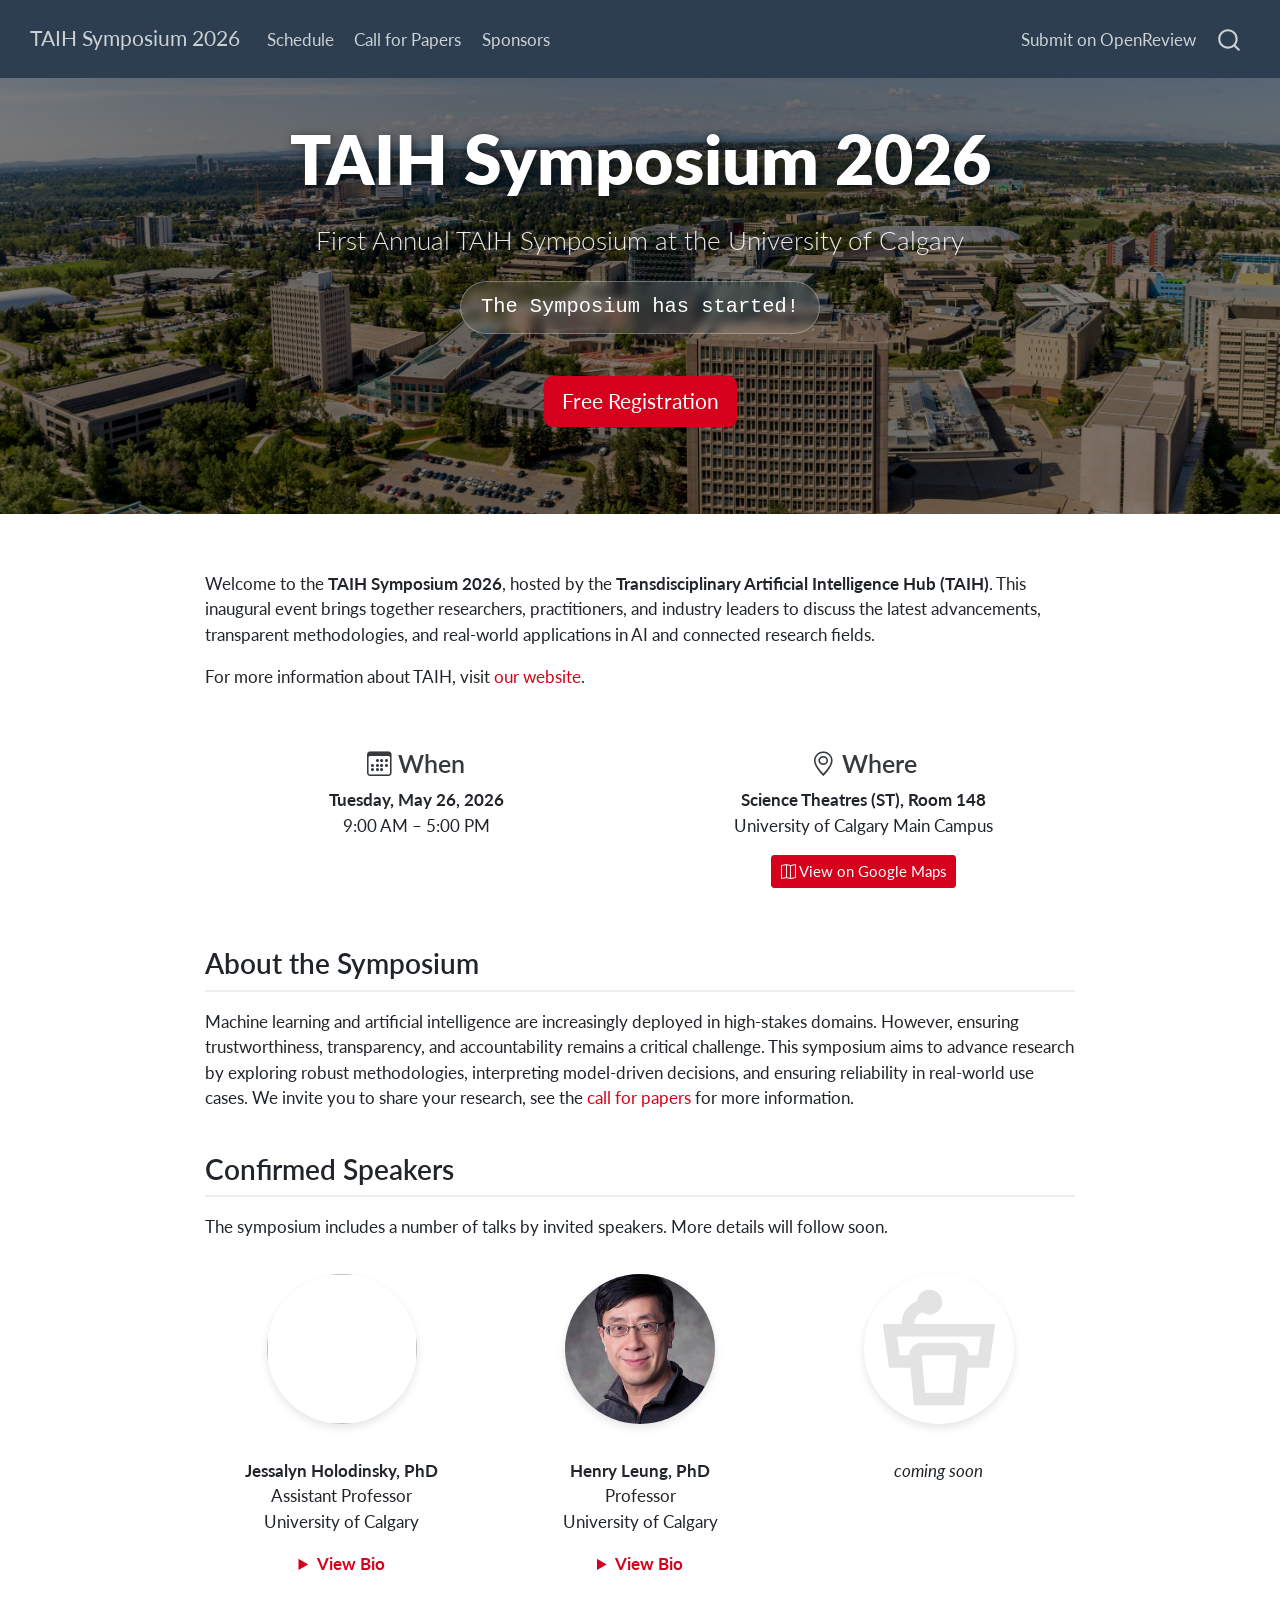
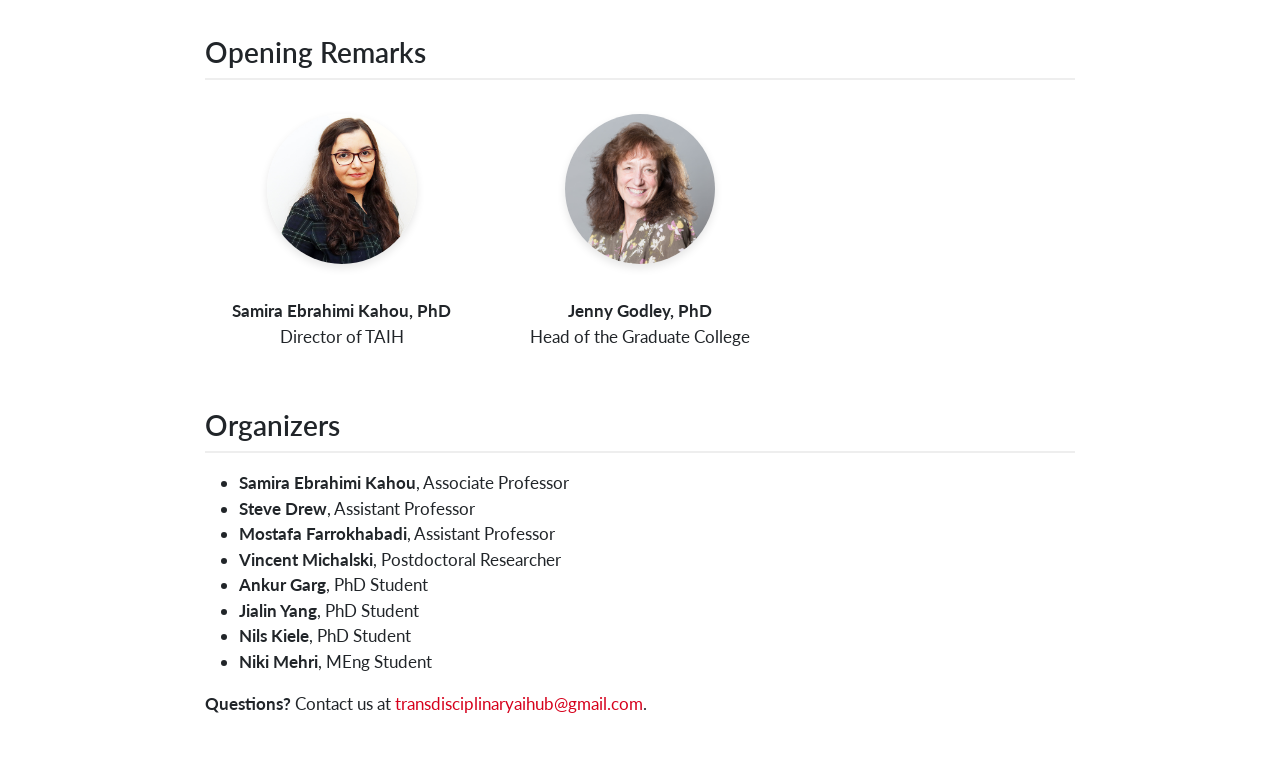
==== docs/index.html @ 718b54b5 "Add location to front page, update schedule format" ====
<!DOCTYPE html>
<html xmlns="http://www.w3.org/1999/xhtml" lang="en" xml:lang="en"><head>

<meta charset="utf-8">
<meta name="generator" content="quarto-1.8.27">

<meta name="viewport" content="width=device-width, initial-scale=1.0, user-scalable=yes">


<title>TAIH Symposium 2026</title>
<style>
code{white-space: pre-wrap;}
span.smallcaps{font-variant: small-caps;}
div.columns{display: flex; gap: min(4vw, 1.5em);}
div.column{flex: auto; overflow-x: auto;}
div.hanging-indent{margin-left: 1.5em; text-indent: -1.5em;}
ul.task-list{list-style: none;}
ul.task-list li input[type="checkbox"] {
  width: 0.8em;
  margin: 0 0.8em 0.2em -1em; /* quarto-specific, see https://github.com/quarto-dev/quarto-cli/issues/4556 */ 
  vertical-align: middle;
}
</style>


<script src="site_libs/quarto-nav/quarto-nav.js"></script>
<script src="site_libs/quarto-nav/headroom.min.js"></script>
<script src="site_libs/clipboard/clipboard.min.js"></script>
<script src="site_libs/quarto-search/autocomplete.umd.js"></script>
<script src="site_libs/quarto-search/fuse.min.js"></script>
<script src="site_libs/quarto-search/quarto-search.js"></script>
<meta name="quarto:offset" content="./">
<script src="site_libs/quarto-html/quarto.js" type="module"></script>
<script src="site_libs/quarto-html/tabsets/tabsets.js" type="module"></script>
<script src="site_libs/quarto-html/axe/axe-check.js" type="module"></script>
<script src="site_libs/quarto-html/popper.min.js"></script>
<script src="site_libs/quarto-html/tippy.umd.min.js"></script>
<script src="site_libs/quarto-html/anchor.min.js"></script>
<link href="site_libs/quarto-html/tippy.css" rel="stylesheet">
<link href="site_libs/quarto-html/quarto-syntax-highlighting-ed96de9b727972fe78a7b5d16c58bf87.css" rel="stylesheet" id="quarto-text-highlighting-styles">
<script src="site_libs/bootstrap/bootstrap.min.js"></script>
<link href="site_libs/bootstrap/bootstrap-icons.css" rel="stylesheet">
<link href="site_libs/bootstrap/bootstrap-e975b3536d42d9632ddb041e308b1f5b.min.css" rel="stylesheet" append-hash="true" id="quarto-bootstrap" data-mode="light">
<script id="quarto-search-options" type="application/json">{
  "location": "navbar",
  "copy-button": false,
  "collapse-after": 3,
  "panel-placement": "end",
  "type": "overlay",
  "limit": 50,
  "keyboard-shortcut": [
    "f",
    "/",
    "s"
  ],
  "show-item-context": false,
  "language": {
    "search-no-results-text": "No results",
    "search-matching-documents-text": "matching documents",
    "search-copy-link-title": "Copy link to search",
    "search-hide-matches-text": "Hide additional matches",
    "search-more-match-text": "more match in this document",
    "search-more-matches-text": "more matches in this document",
    "search-clear-button-title": "Clear",
    "search-text-placeholder": "",
    "search-detached-cancel-button-title": "Cancel",
    "search-submit-button-title": "Submit",
    "search-label": "Search"
  }
}</script>


<link rel="stylesheet" href="styles.css">
</head>

<body class="nav-fixed fullcontent quarto-light">

<div id="quarto-search-results"></div>
  <header id="quarto-header" class="headroom fixed-top">
    <nav class="navbar navbar-expand-lg " data-bs-theme="dark">
      <div class="navbar-container container-fluid">
      <div class="navbar-brand-container mx-auto">
    <a class="navbar-brand" href="./index.html">
    <span class="navbar-title">TAIH Symposium 2026</span>
    </a>
  </div>
            <div id="quarto-search" class="" title="Search"></div>
          <button class="navbar-toggler" type="button" data-bs-toggle="collapse" data-bs-target="#navbarCollapse" aria-controls="navbarCollapse" role="menu" aria-expanded="false" aria-label="Toggle navigation" onclick="if (window.quartoToggleHeadroom) { window.quartoToggleHeadroom(); }">
  <span class="navbar-toggler-icon"></span>
</button>
          <div class="collapse navbar-collapse" id="navbarCollapse">
            <ul class="navbar-nav navbar-nav-scroll me-auto">
  <li class="nav-item">
    <a class="nav-link" href="./schedule.html"> 
<span class="menu-text">Schedule</span></a>
  </li>  
  <li class="nav-item">
    <a class="nav-link" href="./cfp.html"> 
<span class="menu-text">Call for Papers</span></a>
  </li>  
  <li class="nav-item">
    <a class="nav-link" href="./sponsors.html"> 
<span class="menu-text">Sponsors</span></a>
  </li>  
</ul>
            <ul class="navbar-nav navbar-nav-scroll ms-auto">
  <li class="nav-item">
    <a class="nav-link" href="https://openreview.net/group?id=TAIH/2026/Symposium" target="_blank"> 
<span class="menu-text">Submit on OpenReview</span></a>
  </li>  
</ul>
          </div> <!-- /navcollapse -->
            <div class="quarto-navbar-tools">
</div>
      </div> <!-- /container-fluid -->
    </nav>
</header>
<!-- content -->
<div id="quarto-content" class="quarto-container page-layout-custom page-navbar">
<!-- sidebar -->
<!-- margin-sidebar -->
<!-- main -->




<div class="column-screen">
<div class="hero-banner">
<section id="taih-symposium-2026" class="level1 hero-text">
<h1>TAIH Symposium 2026</h1>
<section id="first-annual-taih-symposium-at-the-university-of-calgary" class="level3">
<h3 data-anchor-id="first-annual-taih-symposium-at-the-university-of-calgary">First Annual TAIH Symposium at the University of Calgary</h3>
<div id="countdown">

</div>
<p><br></p>
<p><a href="https://www.eventbrite.ca/e/2026-transdisciplinary-ai-hub-taih-annual-symposium-tickets-1986037603936" class="btn btn-success btn-lg" target="_blank" role="button">Free Registration</a></p>
</section>
</section>
</div>
</div>
<div class="column-body">
<p><br></p>
<p>Welcome to the <strong>TAIH Symposium 2026</strong>, hosted by the <strong>Transdisciplinary Artificial Intelligence Hub (TAIH)</strong>. This inaugural event brings together researchers, practitioners, and industry leaders to discuss the latest advancements, transparent methodologies, and real-world applications in AI and connected research fields.</p>
<p>For more information about TAIH, visit <a href="https://wpsites.ucalgary.ca/transdisciplinary-ai-hub/" target="_blank">our website</a>.</p>
<div class="grid">
<section id="when" class="level3 g-col-12 g-col-md-6">
<h3 data-anchor-id="when"><i class="bi bi-calendar3"></i> When</h3>
<p><strong>Tuesday, May 26, 2026</strong><br>
9:00 AM – 5:00 PM</p>
</section>
<section id="where" class="level3 g-col-12 g-col-md-6">
<h3 data-anchor-id="where"><i class="bi bi-geo-alt"></i> Where</h3>
<p><strong>Science Theatres (ST), Room 148</strong><br>
University of Calgary Main Campus</p>
<p><a href="https://maps.app.goo.gl/bQ5GkYp13CwyyoGb6" class="btn btn-success btn-sm" target="_blank" role="button"><i class="bi bi-map"></i> View on Google Maps</a></p>
</section>
</div>
<section id="about-the-symposium" class="level2">
<h2 data-anchor-id="about-the-symposium">About the Symposium</h2>
<p>Machine learning and artificial intelligence are increasingly deployed in high-stakes domains. However, ensuring trustworthiness, transparency, and accountability remains a critical challenge. This symposium aims to advance research by exploring robust methodologies, interpreting model-driven decisions, and ensuring reliability in real-world use cases. We invite you to share your research, see the <a href="./cfp.html">call for papers</a> for more information.</p>
</section>
<section id="confirmed-speakers" class="level2">
<h2 data-anchor-id="confirmed-speakers">Confirmed Speakers</h2>
<p>The symposium includes a number of talks by invited speakers. More details will follow soon.</p>
<div class="grid">
<div class="g-col-12 g-col-md-4 text-center">
<p><img src="assets/Holodinsky.jpeg" class="speaker-img img-fluid" width="150"></p>
<p><strong>Jessalyn Holodinsky, PhD</strong><br>
Assistant Professor<br>
University of Calgary</p>
<details>
<summary style="cursor: pointer; color: #18bc9c; font-weight: bold; margin-top: 10px;">
View Bio
</summary>
<div class="text-start small" style="margin-top: 10px; padding: 10px; background-color: #f8f9fa; border-radius: 5px;">
<p>Dr.&nbsp;Jessalyn Holodinsky is an Assistant Professor of Data Science in the Department of Emergency Medicine at the University of Calgary, where she leads the Calgary Emergency Medicine Data Lab and is the Director of AI and Data Education through the Office of Faculty Development at the Cumming School of Medicine. Her work explores how AI can be used to predict patient flow, anticipate demand, and optimize how emergency departments operate. She is particularly interested in how AI systems behave in the real world: not just whether they work in theory, but whether they work in the right settings, for the right populations, and in ways that meaningfully improve how care is delivered. At the core of her work is a simple belief: that better data, used well, saves lives.</p>
</div>
</details>
</div>
<div class="g-col-12 g-col-md-4 text-center">
<p><img src="assets/Leung.jpeg" class="speaker-img img-fluid" width="150"></p>
<p><strong>Henry Leung, PhD</strong><br>
Professor<br>
University of Calgary</p>
<details>
<summary style="cursor: pointer; color: #18bc9c; font-weight: bold; margin-top: 10px;">
View Bio
</summary>
<div class="text-start small" style="margin-top: 10px; padding: 10px; background-color: #f8f9fa; border-radius: 5px;">
<p>Dr.&nbsp;Henry Leung is a Professor in the Department of Electrical and Software Engineering. His research focuses on machine learning, data analytics, information fusion, robotics, sensor networks and IoT, and signal and image processing.</p>
</div>
</details>
</div>
<div class="g-col-12 g-col-md-4 text-center">
<p><img src="assets/speaker-placeholder.svg" class="speaker-img img-fluid" width="150"></p>
<p><em>coming soon</em></p>
</div>
</div>
</section>
<section id="opening-remarks" class="level2">
<h2 data-anchor-id="opening-remarks">Opening Remarks</h2>
<div class="grid justify-content-md-center">
<div class="g-col-12 g-col-md-4 text-center">
<p><img src="assets/Kahou.jpeg" class="speaker-img img-fluid" width="160"></p>
<p><strong>Samira Ebrahimi Kahou, PhD</strong><br>
Director of TAIH</p>
</div>
<div class="g-col-12 g-col-md-4 text-center">
<p><img src="assets/Godley.jpeg" class="speaker-img img-fluid" width="160"></p>
<p><strong>Jenny Godley, PhD</strong><br>
Head of the Graduate College</p>
</div>
</div>
</section>
<section id="organizers" class="level2">
<h2 data-anchor-id="organizers">Organizers</h2>
<ul>
<li><strong>Samira Ebrahimi Kahou</strong>, Associate Professor</li>
<li><strong>Steve Drew</strong>, Assistant Professor</li>
<li><strong>Mostafa Farrokhabadi</strong>, Assistant Professor</li>
<li><strong>Vincent Michalski</strong>, Postdoctoral Researcher</li>
<li><strong>Ankur Garg</strong>, PhD Student</li>
<li><strong>Jialin Yang</strong>, PhD Student</li>
<li><strong>Nils Kiele</strong>, PhD Student</li>
<li><strong>Niki Mehri</strong>, MEng Student</li>
</ul>
<p><strong>Questions?</strong> Contact us at <a href="mailto:transdisciplinaryaihub@gmail.com">transdisciplinaryaihub@gmail.com</a>.</p>
</section>
</div>
<script>
// Countdown Timer Logic
const targetDate = new Date("May 26, 2026 09:00:00").getTime();

const interval = setInterval(function() {
  const now = new Date().getTime();
  const distance = targetDate - now;

  const days = Math.floor(distance / (1000 * 60 * 60 * 24));
  const hours = Math.floor((distance % (1000 * 60 * 60 * 24)) / (1000 * 60 * 60));
  const minutes = Math.floor((distance % (1000 * 60 * 60)) / (1000 * 60));

  document.getElementById("countdown").innerHTML = days + "d " + hours + "h " + minutes + "m until the Symposium";

  if (distance < 0) {
    clearInterval(interval);
    document.getElementById("countdown").innerHTML = "The Symposium has started!";
  }
}, 1000);
</script>




<script id="quarto-html-after-body" type="application/javascript">
  window.document.addEventListener("DOMContentLoaded", function (event) {
    const icon = "";
    const anchorJS = new window.AnchorJS();
    anchorJS.options = {
      placement: 'right',
      icon: icon
    };
    anchorJS.add('.anchored');
    const isCodeAnnotation = (el) => {
      for (const clz of el.classList) {
        if (clz.startsWith('code-annotation-')) {                     
          return true;
        }
      }
      return false;
    }
    const onCopySuccess = function(e) {
      // button target
      const button = e.trigger;
      // don't keep focus
      button.blur();
      // flash "checked"
      button.classList.add('code-copy-button-checked');
      var currentTitle = button.getAttribute("title");
      button.setAttribute("title", "Copied!");
      let tooltip;
      if (window.bootstrap) {
        button.setAttribute("data-bs-toggle", "tooltip");
        button.setAttribute("data-bs-placement", "left");
        button.setAttribute("data-bs-title", "Copied!");
        tooltip = new bootstrap.Tooltip(button, 
          { trigger: "manual", 
            customClass: "code-copy-button-tooltip",
            offset: [0, -8]});
        tooltip.show();    
      }
      setTimeout(function() {
        if (tooltip) {
          tooltip.hide();
          button.removeAttribute("data-bs-title");
          button.removeAttribute("data-bs-toggle");
          button.removeAttribute("data-bs-placement");
        }
        button.setAttribute("title", currentTitle);
        button.classList.remove('code-copy-button-checked');
      }, 1000);
      // clear code selection
      e.clearSelection();
    }
    const getTextToCopy = function(trigger) {
      const outerScaffold = trigger.parentElement.cloneNode(true);
      const codeEl = outerScaffold.querySelector('code');
      for (const childEl of codeEl.children) {
        if (isCodeAnnotation(childEl)) {
          childEl.remove();
        }
      }
      return codeEl.innerText;
    }
    const clipboard = new window.ClipboardJS('.code-copy-button:not([data-in-quarto-modal])', {
      text: getTextToCopy
    });
    clipboard.on('success', onCopySuccess);
    if (window.document.getElementById('quarto-embedded-source-code-modal')) {
      const clipboardModal = new window.ClipboardJS('.code-copy-button[data-in-quarto-modal]', {
        text: getTextToCopy,
        container: window.document.getElementById('quarto-embedded-source-code-modal')
      });
      clipboardModal.on('success', onCopySuccess);
    }
      var localhostRegex = new RegExp(/^(?:http|https):\/\/localhost\:?[0-9]*\//);
      var mailtoRegex = new RegExp(/^mailto:/);
        var filterRegex = new RegExp("https:\/\/uofc-taih\.github\.io\/symposium-2026\/");
      var isInternal = (href) => {
          return filterRegex.test(href) || localhostRegex.test(href) || mailtoRegex.test(href);
      }
      // Inspect non-navigation links and adorn them if external
     var links = window.document.querySelectorAll('a[href]:not(.nav-link):not(.navbar-brand):not(.toc-action):not(.sidebar-link):not(.sidebar-item-toggle):not(.pagination-link):not(.no-external):not([aria-hidden]):not(.dropdown-item):not(.quarto-navigation-tool):not(.about-link)');
      for (var i=0; i<links.length; i++) {
        const link = links[i];
        if (!isInternal(link.href)) {
          // undo the damage that might have been done by quarto-nav.js in the case of
          // links that we want to consider external
          if (link.dataset.originalHref !== undefined) {
            link.href = link.dataset.originalHref;
          }
        }
      }
    function tippyHover(el, contentFn, onTriggerFn, onUntriggerFn) {
      const config = {
        allowHTML: true,
        maxWidth: 500,
        delay: 100,
        arrow: false,
        appendTo: function(el) {
            return el.parentElement;
        },
        interactive: true,
        interactiveBorder: 10,
        theme: 'quarto',
        placement: 'bottom-start',
      };
      if (contentFn) {
        config.content = contentFn;
      }
      if (onTriggerFn) {
        config.onTrigger = onTriggerFn;
      }
      if (onUntriggerFn) {
        config.onUntrigger = onUntriggerFn;
      }
      window.tippy(el, config); 
    }
    const noterefs = window.document.querySelectorAll('a[role="doc-noteref"]');
    for (var i=0; i<noterefs.length; i++) {
      const ref = noterefs[i];
      tippyHover(ref, function() {
        // use id or data attribute instead here
        let href = ref.getAttribute('data-footnote-href') || ref.getAttribute('href');
        try { href = new URL(href).hash; } catch {}
        const id = href.replace(/^#\/?/, "");
        const note = window.document.getElementById(id);
        if (note) {
          return note.innerHTML;
        } else {
          return "";
        }
      });
    }
    const xrefs = window.document.querySelectorAll('a.quarto-xref');
    const processXRef = (id, note) => {
      // Strip column container classes
      const stripColumnClz = (el) => {
        el.classList.remove("page-full", "page-columns");
        if (el.children) {
          for (const child of el.children) {
            stripColumnClz(child);
          }
        }
      }
      stripColumnClz(note)
      if (id === null || id.startsWith('sec-')) {
        // Special case sections, only their first couple elements
        const container = document.createElement("div");
        if (note.children && note.children.length > 2) {
          container.appendChild(note.children[0].cloneNode(true));
          for (let i = 1; i < note.children.length; i++) {
            const child = note.children[i];
            if (child.tagName === "P" && child.innerText === "") {
              continue;
            } else {
              container.appendChild(child.cloneNode(true));
              break;
            }
          }
          if (window.Quarto?.typesetMath) {
            window.Quarto.typesetMath(container);
          }
          return container.innerHTML
        } else {
          if (window.Quarto?.typesetMath) {
            window.Quarto.typesetMath(note);
          }
          return note.innerHTML;
        }
      } else {
        // Remove any anchor links if they are present
        const anchorLink = note.querySelector('a.anchorjs-link');
        if (anchorLink) {
          anchorLink.remove();
        }
        if (window.Quarto?.typesetMath) {
          window.Quarto.typesetMath(note);
        }
        if (note.classList.contains("callout")) {
          return note.outerHTML;
        } else {
          return note.innerHTML;
        }
      }
    }
    for (var i=0; i<xrefs.length; i++) {
      const xref = xrefs[i];
      tippyHover(xref, undefined, function(instance) {
        instance.disable();
        let url = xref.getAttribute('href');
        let hash = undefined; 
        if (url.startsWith('#')) {
          hash = url;
        } else {
          try { hash = new URL(url).hash; } catch {}
        }
        if (hash) {
          const id = hash.replace(/^#\/?/, "");
          const note = window.document.getElementById(id);
          if (note !== null) {
            try {
              const html = processXRef(id, note.cloneNode(true));
              instance.setContent(html);
            } finally {
              instance.enable();
              instance.show();
            }
          } else {
            // See if we can fetch this
            fetch(url.split('#')[0])
            .then(res => res.text())
            .then(html => {
              const parser = new DOMParser();
              const htmlDoc = parser.parseFromString(html, "text/html");
              const note = htmlDoc.getElementById(id);
              if (note !== null) {
                const html = processXRef(id, note);
                instance.setContent(html);
              } 
            }).finally(() => {
              instance.enable();
              instance.show();
            });
          }
        } else {
          // See if we can fetch a full url (with no hash to target)
          // This is a special case and we should probably do some content thinning / targeting
          fetch(url)
          .then(res => res.text())
          .then(html => {
            const parser = new DOMParser();
            const htmlDoc = parser.parseFromString(html, "text/html");
            const note = htmlDoc.querySelector('main.content');
            if (note !== null) {
              // This should only happen for chapter cross references
              // (since there is no id in the URL)
              // remove the first header
              if (note.children.length > 0 && note.children[0].tagName === "HEADER") {
                note.children[0].remove();
              }
              const html = processXRef(null, note);
              instance.setContent(html);
            } 
          }).finally(() => {
            instance.enable();
            instance.show();
          });
        }
      }, function(instance) {
      });
    }
        let selectedAnnoteEl;
        const selectorForAnnotation = ( cell, annotation) => {
          let cellAttr = 'data-code-cell="' + cell + '"';
          let lineAttr = 'data-code-annotation="' +  annotation + '"';
          const selector = 'span[' + cellAttr + '][' + lineAttr + ']';
          return selector;
        }
        const selectCodeLines = (annoteEl) => {
          const doc = window.document;
          const targetCell = annoteEl.getAttribute("data-target-cell");
          const targetAnnotation = annoteEl.getAttribute("data-target-annotation");
          const annoteSpan = window.document.querySelector(selectorForAnnotation(targetCell, targetAnnotation));
          const lines = annoteSpan.getAttribute("data-code-lines").split(",");
          const lineIds = lines.map((line) => {
            return targetCell + "-" + line;
          })
          let top = null;
          let height = null;
          let parent = null;
          if (lineIds.length > 0) {
              //compute the position of the single el (top and bottom and make a div)
              const el = window.document.getElementById(lineIds[0]);
              top = el.offsetTop;
              height = el.offsetHeight;
              parent = el.parentElement.parentElement;
            if (lineIds.length > 1) {
              const lastEl = window.document.getElementById(lineIds[lineIds.length - 1]);
              const bottom = lastEl.offsetTop + lastEl.offsetHeight;
              height = bottom - top;
            }
            if (top !== null && height !== null && parent !== null) {
              // cook up a div (if necessary) and position it 
              let div = window.document.getElementById("code-annotation-line-highlight");
              if (div === null) {
                div = window.document.createElement("div");
                div.setAttribute("id", "code-annotation-line-highlight");
                div.style.position = 'absolute';
                parent.appendChild(div);
              }
              div.style.top = top - 2 + "px";
              div.style.height = height + 4 + "px";
              div.style.left = 0;
              let gutterDiv = window.document.getElementById("code-annotation-line-highlight-gutter");
              if (gutterDiv === null) {
                gutterDiv = window.document.createElement("div");
                gutterDiv.setAttribute("id", "code-annotation-line-highlight-gutter");
                gutterDiv.style.position = 'absolute';
                const codeCell = window.document.getElementById(targetCell);
                const gutter = codeCell.querySelector('.code-annotation-gutter');
                gutter.appendChild(gutterDiv);
              }
              gutterDiv.style.top = top - 2 + "px";
              gutterDiv.style.height = height + 4 + "px";
            }
            selectedAnnoteEl = annoteEl;
          }
        };
        const unselectCodeLines = () => {
          const elementsIds = ["code-annotation-line-highlight", "code-annotation-line-highlight-gutter"];
          elementsIds.forEach((elId) => {
            const div = window.document.getElementById(elId);
            if (div) {
              div.remove();
            }
          });
          selectedAnnoteEl = undefined;
        };
          // Handle positioning of the toggle
      window.addEventListener(
        "resize",
        throttle(() => {
          elRect = undefined;
          if (selectedAnnoteEl) {
            selectCodeLines(selectedAnnoteEl);
          }
        }, 10)
      );
      function throttle(fn, ms) {
      let throttle = false;
      let timer;
        return (...args) => {
          if(!throttle) { // first call gets through
              fn.apply(this, args);
              throttle = true;
          } else { // all the others get throttled
              if(timer) clearTimeout(timer); // cancel #2
              timer = setTimeout(() => {
                fn.apply(this, args);
                timer = throttle = false;
              }, ms);
          }
        };
      }
        // Attach click handler to the DT
        const annoteDls = window.document.querySelectorAll('dt[data-target-cell]');
        for (const annoteDlNode of annoteDls) {
          annoteDlNode.addEventListener('click', (event) => {
            const clickedEl = event.target;
            if (clickedEl !== selectedAnnoteEl) {
              unselectCodeLines();
              const activeEl = window.document.querySelector('dt[data-target-cell].code-annotation-active');
              if (activeEl) {
                activeEl.classList.remove('code-annotation-active');
              }
              selectCodeLines(clickedEl);
              clickedEl.classList.add('code-annotation-active');
            } else {
              // Unselect the line
              unselectCodeLines();
              clickedEl.classList.remove('code-annotation-active');
            }
          });
        }
    const findCites = (el) => {
      const parentEl = el.parentElement;
      if (parentEl) {
        const cites = parentEl.dataset.cites;
        if (cites) {
          return {
            el,
            cites: cites.split(' ')
          };
        } else {
          return findCites(el.parentElement)
        }
      } else {
        return undefined;
      }
    };
    var bibliorefs = window.document.querySelectorAll('a[role="doc-biblioref"]');
    for (var i=0; i<bibliorefs.length; i++) {
      const ref = bibliorefs[i];
      const citeInfo = findCites(ref);
      if (citeInfo) {
        tippyHover(citeInfo.el, function() {
          var popup = window.document.createElement('div');
          citeInfo.cites.forEach(function(cite) {
            var citeDiv = window.document.createElement('div');
            citeDiv.classList.add('hanging-indent');
            citeDiv.classList.add('csl-entry');
            var biblioDiv = window.document.getElementById('ref-' + cite);
            if (biblioDiv) {
              citeDiv.innerHTML = biblioDiv.innerHTML;
            }
            popup.appendChild(citeDiv);
          });
          return popup.innerHTML;
        });
      }
    }
  });
  </script>
</div> <!-- /content -->




</body></html>
---- docs/site_libs/quarto-html/tippy.css ----
.tippy-box[data-animation=fade][data-state=hidden]{opacity:0}[data-tippy-root]{max-width:calc(100vw - 10px)}.tippy-box{position:relative;background-color:#333;color:#fff;border-radius:4px;font-size:14px;line-height:1.4;white-space:normal;outline:0;transition-property:transform,visibility,opacity}.tippy-box[data-placement^=top]>.tippy-arrow{bottom:0}.tippy-box[data-placement^=top]>.tippy-arrow:before{bottom:-7px;left:0;border-width:8px 8px 0;border-top-color:initial;transform-origin:center top}.tippy-box[data-placement^=bottom]>.tippy-arrow{top:0}.tippy-box[data-placement^=bottom]>.tippy-arrow:before{top:-7px;left:0;border-width:0 8px 8px;border-bottom-color:initial;transform-origin:center bottom}.tippy-box[data-placement^=left]>.tippy-arrow{right:0}.tippy-box[data-placement^=left]>.tippy-arrow:before{border-width:8px 0 8px 8px;border-left-color:initial;right:-7px;transform-origin:center left}.tippy-box[data-placement^=right]>.tippy-arrow{left:0}.tippy-box[data-placement^=right]>.tippy-arrow:before{left:-7px;border-width:8px 8px 8px 0;border-right-color:initial;transform-origin:center right}.tippy-box[data-inertia][data-state=visible]{transition-timing-function:cubic-bezier(.54,1.5,.38,1.11)}.tippy-arrow{width:16px;height:16px;color:#333}.tippy-arrow:before{content:"";position:absolute;border-color:transparent;border-style:solid}.tippy-content{position:relative;padding:5px 9px;z-index:1}
---- docs/site_libs/quarto-html/quarto-syntax-highlighting-ed96de9b727972fe78a7b5d16c58bf87.css ----
/* quarto syntax highlight colors */
:root {
  --quarto-hl-ot-color: #003B4F;
  --quarto-hl-at-color: #657422;
  --quarto-hl-ss-color: #20794D;
  --quarto-hl-an-color: #5E5E5E;
  --quarto-hl-fu-color: #4758AB;
  --quarto-hl-st-color: #20794D;
  --quarto-hl-cf-color: #003B4F;
  --quarto-hl-op-color: #5E5E5E;
  --quarto-hl-er-color: #AD0000;
  --quarto-hl-bn-color: #AD0000;
  --quarto-hl-al-color: #AD0000;
  --quarto-hl-va-color: #111111;
  --quarto-hl-bu-color: inherit;
  --quarto-hl-ex-color: inherit;
  --quarto-hl-pp-color: #AD0000;
  --quarto-hl-in-color: #5E5E5E;
  --quarto-hl-vs-color: #20794D;
  --quarto-hl-wa-color: #5E5E5E;
  --quarto-hl-do-color: #5E5E5E;
  --quarto-hl-im-color: #00769E;
  --quarto-hl-ch-color: #20794D;
  --quarto-hl-dt-color: #AD0000;
  --quarto-hl-fl-color: #AD0000;
  --quarto-hl-co-color: #5E5E5E;
  --quarto-hl-cv-color: #5E5E5E;
  --quarto-hl-cn-color: #8f5902;
  --quarto-hl-sc-color: #5E5E5E;
  --quarto-hl-dv-color: #AD0000;
  --quarto-hl-kw-color: #003B4F;
}

/* other quarto variables */
:root {
  --quarto-font-monospace: SFMono-Regular, Menlo, Monaco, Consolas, "Liberation Mono", "Courier New", monospace;
}

/* syntax highlight based on Pandoc's rules */
pre > code.sourceCode > span {
  color: #003B4F;
}

code.sourceCode > span {
  color: #003B4F;
}

div.sourceCode,
div.sourceCode pre.sourceCode {
  color: #003B4F;
}

/* Normal */
code span {
  color: #003B4F;
}

/* Alert */
code span.al {
  color: #AD0000;
  font-style: inherit;
}

/* Annotation */
code span.an {
  color: #5E5E5E;
  font-style: inherit;
}

/* Attribute */
code span.at {
  color: #657422;
  font-style: inherit;
}

/* BaseN */
code span.bn {
  color: #AD0000;
  font-style: inherit;
}

/* BuiltIn */
code span.bu {
  font-style: inherit;
}

/* ControlFlow */
code span.cf {
  color: #003B4F;
  font-weight: bold;
  font-style: inherit;
}

/* Char */
code span.ch {
  color: #20794D;
  font-style: inherit;
}

/* Constant */
code span.cn {
  color: #8f5902;
  font-style: inherit;
}

/* Comment */
code span.co {
  color: #5E5E5E;
  font-style: inherit;
}

/* CommentVar */
code span.cv {
  color: #5E5E5E;
  font-style: italic;
}

/* Documentation */
code span.do {
  color: #5E5E5E;
  font-style: italic;
}

/* DataType */
code span.dt {
  color: #AD0000;
  font-style: inherit;
}

/* DecVal */
code span.dv {
  color: #AD0000;
  font-style: inherit;
}

/* Error */
code span.er {
  color: #AD0000;
  font-style: inherit;
}

/* Extension */
code span.ex {
  font-style: inherit;
}

/* Float */
code span.fl {
  color: #AD0000;
  font-style: inherit;
}

/* Function */
code span.fu {
  color: #4758AB;
  font-style: inherit;
}

/* Import */
code span.im {
  color: #00769E;
  font-style: inherit;
}

/* Information */
code span.in {
  color: #5E5E5E;
  font-style: inherit;
}

/* Keyword */
code span.kw {
  color: #003B4F;
  font-weight: bold;
  font-style: inherit;
}

/* Operator */
code span.op {
  color: #5E5E5E;
  font-style: inherit;
}

/* Other */
code span.ot {
  color: #003B4F;
  font-style: inherit;
}

/* Preprocessor */
code span.pp {
  color: #AD0000;
  font-style: inherit;
}

/* SpecialChar */
code span.sc {
  color: #5E5E5E;
  font-style: inherit;
}

/* SpecialString */
code span.ss {
  color: #20794D;
  font-style: inherit;
}

/* String */
code span.st {
  color: #20794D;
  font-style: inherit;
}

/* Variable */
code span.va {
  color: #111111;
  font-style: inherit;
}

/* VerbatimString */
code span.vs {
  color: #20794D;
  font-style: inherit;
}

/* Warning */
code span.wa {
  color: #5E5E5E;
  font-style: italic;
}

.prevent-inlining {
  content: "</";
}

/*# sourceMappingURL=0920dd6d7437995b8cdf7429764427b1.css.map */
---- docs/styles.css ----
/* Center title alignments */
.quarto-title {
    text-align: center;
    margin-bottom: 2.5rem;
}

/* Speaker grid stylings */
.grid {
    text-align: center;
    margin-top: 2rem;
}

/* Make speaker images circular with a subtle shadow */
.grid img {
    border-radius: 50%;
    margin-bottom: 1rem;
    box-shadow: 0 4px 8px rgba(0, 0, 0, 0.1);
    object-fit: cover;
    height: 150px;
    width: 150px;
}

h2 {
    border-bottom: 2px solid #eee;
    padding-bottom: 0.5rem;
    margin-top: 2.5rem;
}

body,
html {
    margin: 0 !important;
    padding: 0 !important;
}

#quarto-content,
#quarto-content.page-columns,
main.content {
    padding-top: 0 !important;
    margin-top: 0 !important;
}

.column-screen {
    margin-left: calc(50% - 50vw) !important;
    margin-right: calc(50% - 50vw) !important;
    width: 100vw !important;
    max-width: none !important;
}

.hero-banner {
    background:
        linear-gradient(rgba(0, 0, 0, 0.5), rgba(0, 0, 0, 0.5)),
        url("assets/uofc-campus.webp") no-repeat center center;
    background-size: cover;
    height: 500px;
    display: flex;
    align-items: center;
    justify-content: center;
    color: white;
    text-align: center;
}

.hero-text h1 {
    font-size: 4rem;
    font-weight: 800;
    text-shadow: 2px 2px 10px rgba(0, 0, 0, 0.5);
    margin-bottom: 0;
}

.hero-text h3 {
    font-size: 1.5rem;
    font-weight: 300;
    opacity: 0.9;
    margin-bottom: 1.5rem;
}

#countdown {
    font-family: monospace;
    font-size: 1.2rem;
    background: rgba(255, 255, 255, 0.1);
    padding: 10px 20px;
    border-radius: 50px;
    display: inline-block;
    backdrop-filter: blur(5px);
    border: 1px solid rgba(255, 255, 255, 0.3);
}

/* Center the body text column */
.column-body {
    max-width: 900px;
    margin: 0 auto;
    padding: 2rem 15px;
}

/* The official UCalgary Red is #d6001c, see here: https://ucalgary.ca/brand/standards-and-guidelines/colours */
.btn-success {
    background-color: #d6001c !important;
    border-color: #d6001c !important;
    color: white !important;
    transition: all 0.2s ease-in-out;
}

.btn-success:hover {
    background-color: #ba1e2b !important; /* Slightly darker red on hover */
    border-color: #ba1e2b !important;
}

summary {
    color: #d6001c !important;
}

a {
    color: #d6001c;
    text-decoration: none; /* Removes the underline until hovered */
    transition: color 0.2s ease-in-out;
}

a:hover {
    color: #ba1e2b; /* Darker red on hover */
    text-decoration: underline;
}

/* Ensure the navbar links stay white/gray and don't turn red */
.navbar a {
    color: inherit;
}

/* Changes the hover color for navigation links and the site title */
.navbar-nav .nav-link:hover,
.navbar-nav .nav-link:focus,
.navbar-brand:hover {
    color: #ba1e2b !important; /* UCalgary hover red */
}

/* Changes the color of the text for whatever page you are currently on */
.navbar-nav .nav-item > .nav-link.active,
.navbar-nav .nav-link.active {
    color: #d6001c !important; /* UCalgary base red */
}
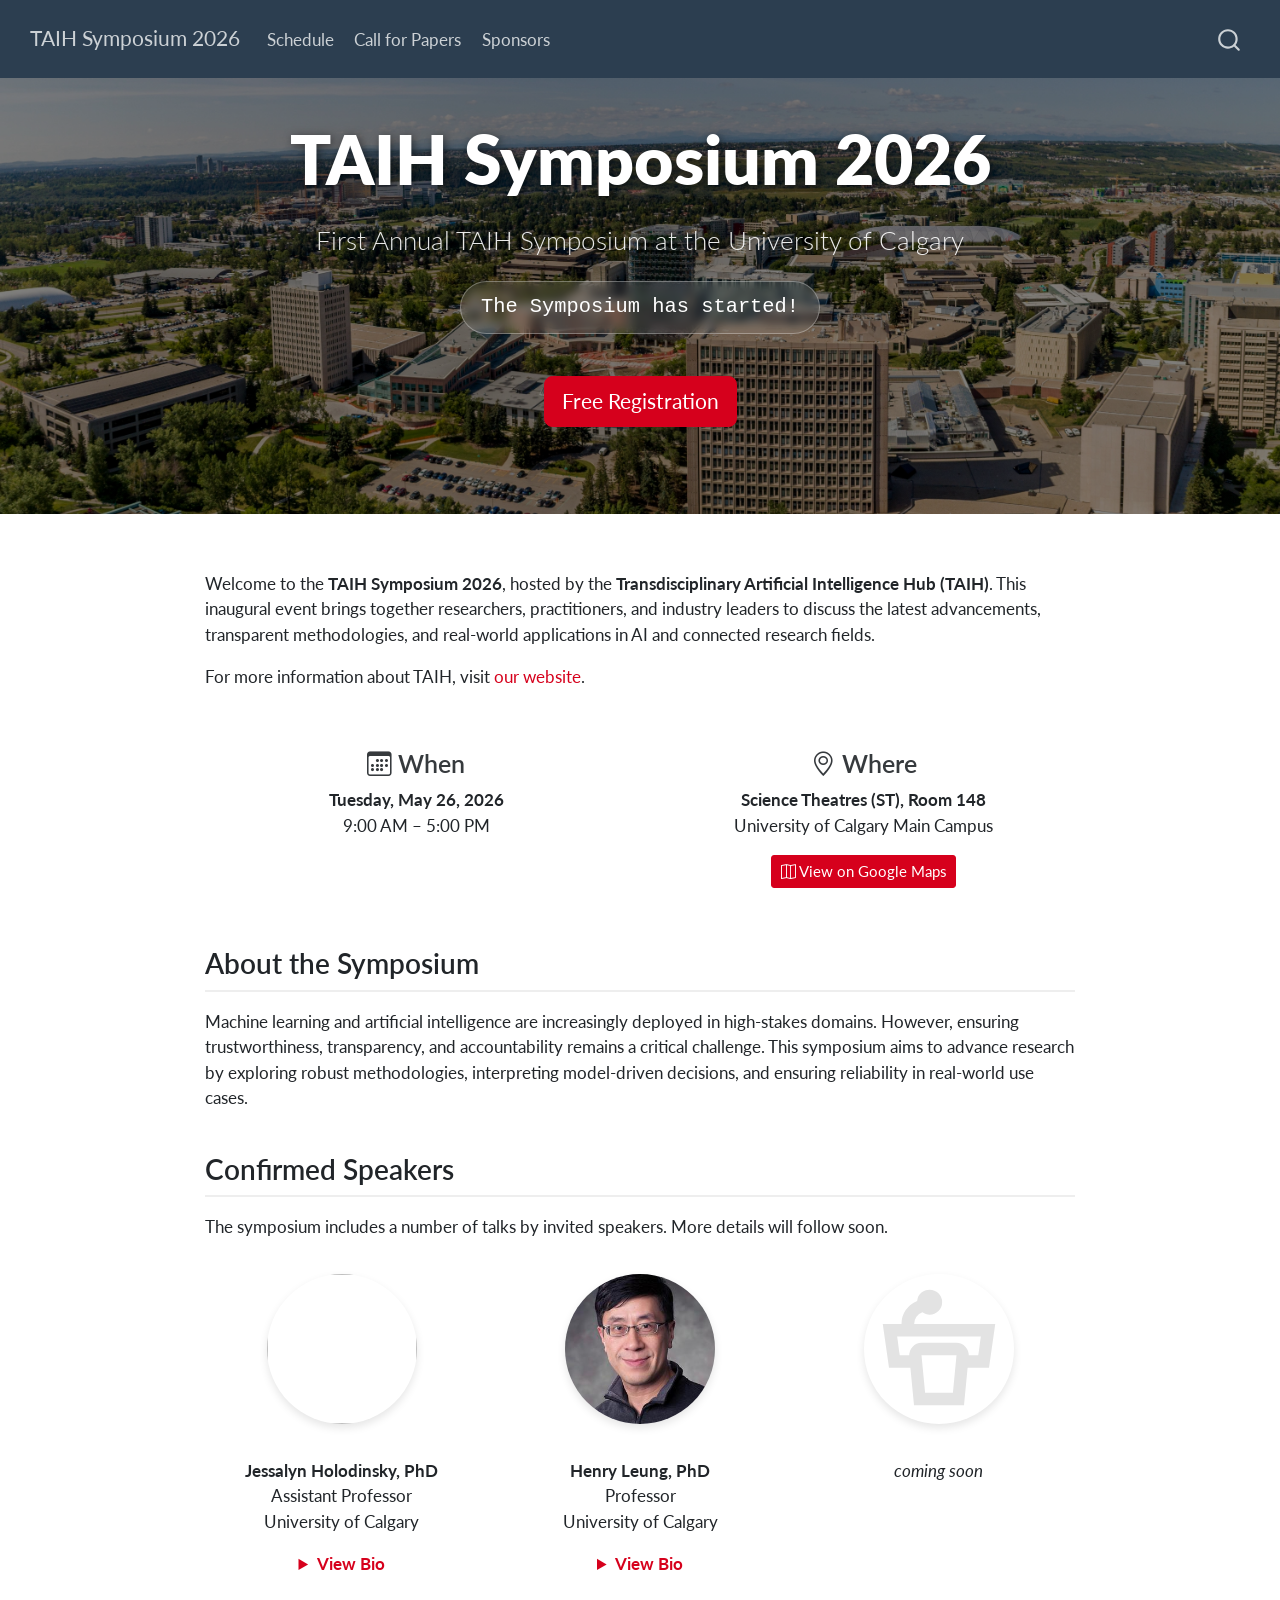
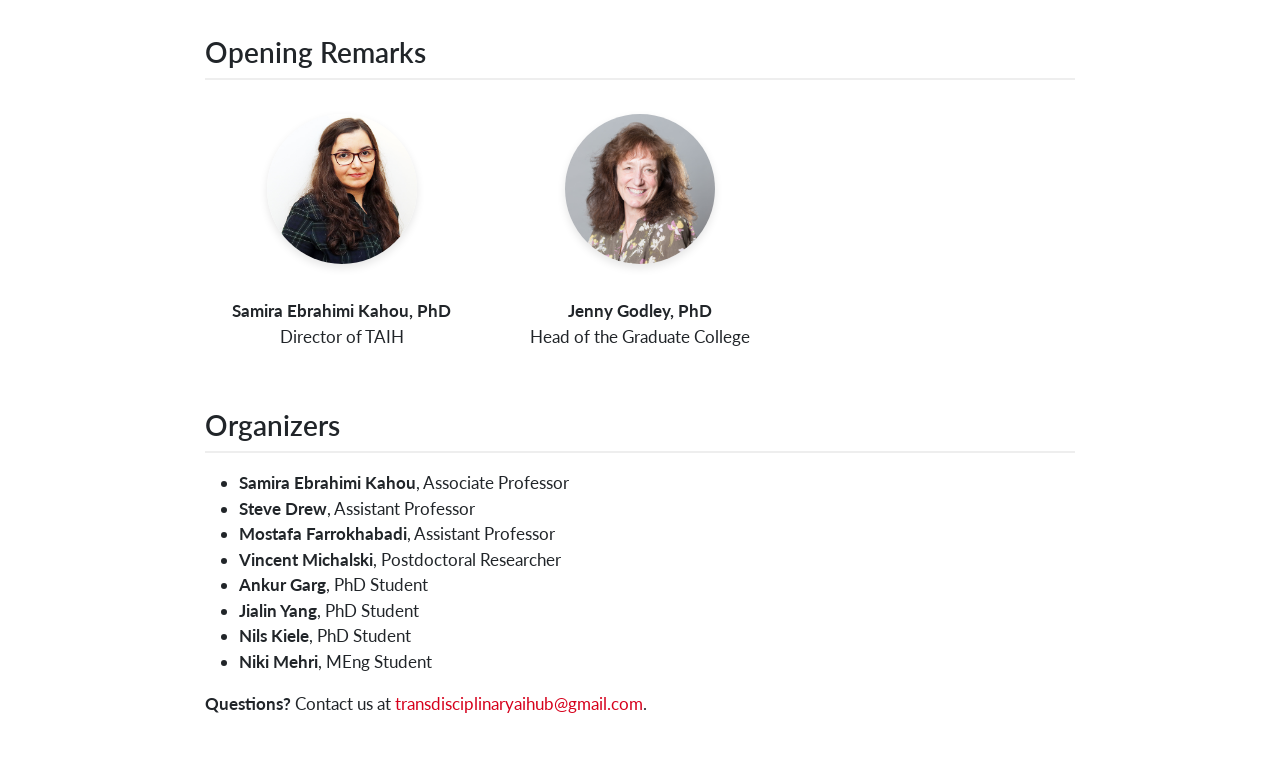
==== commit 70ca2cc9: "Note that submission deadline has passed" ====
--- a/docs/index.html
+++ b/docs/index.html
@@ -103,12 +103,6 @@
 <span class="menu-text">Sponsors</span></a>
   </li>  
 </ul>
-            <ul class="navbar-nav navbar-nav-scroll ms-auto">
-  <li class="nav-item">
-    <a class="nav-link" href="https://openreview.net/group?id=TAIH/2026/Symposium" target="_blank"> 
-<span class="menu-text">Submit on OpenReview</span></a>
-  </li>  
-</ul>
           </div> <!-- /navcollapse -->
             <div class="quarto-navbar-tools">
 </div>
@@ -158,7 +152,7 @@
 </div>
 <section id="about-the-symposium" class="level2">
 <h2 data-anchor-id="about-the-symposium">About the Symposium</h2>
-<p>Machine learning and artificial intelligence are increasingly deployed in high-stakes domains. However, ensuring trustworthiness, transparency, and accountability remains a critical challenge. This symposium aims to advance research by exploring robust methodologies, interpreting model-driven decisions, and ensuring reliability in real-world use cases. We invite you to share your research, see the <a href="./cfp.html">call for papers</a> for more information.</p>
+<p>Machine learning and artificial intelligence are increasingly deployed in high-stakes domains. However, ensuring trustworthiness, transparency, and accountability remains a critical challenge. This symposium aims to advance research by exploring robust methodologies, interpreting model-driven decisions, and ensuring reliability in real-world use cases.</p>
 </section>
 <section id="confirmed-speakers" class="level2">
 <h2 data-anchor-id="confirmed-speakers">Confirmed Speakers</h2>
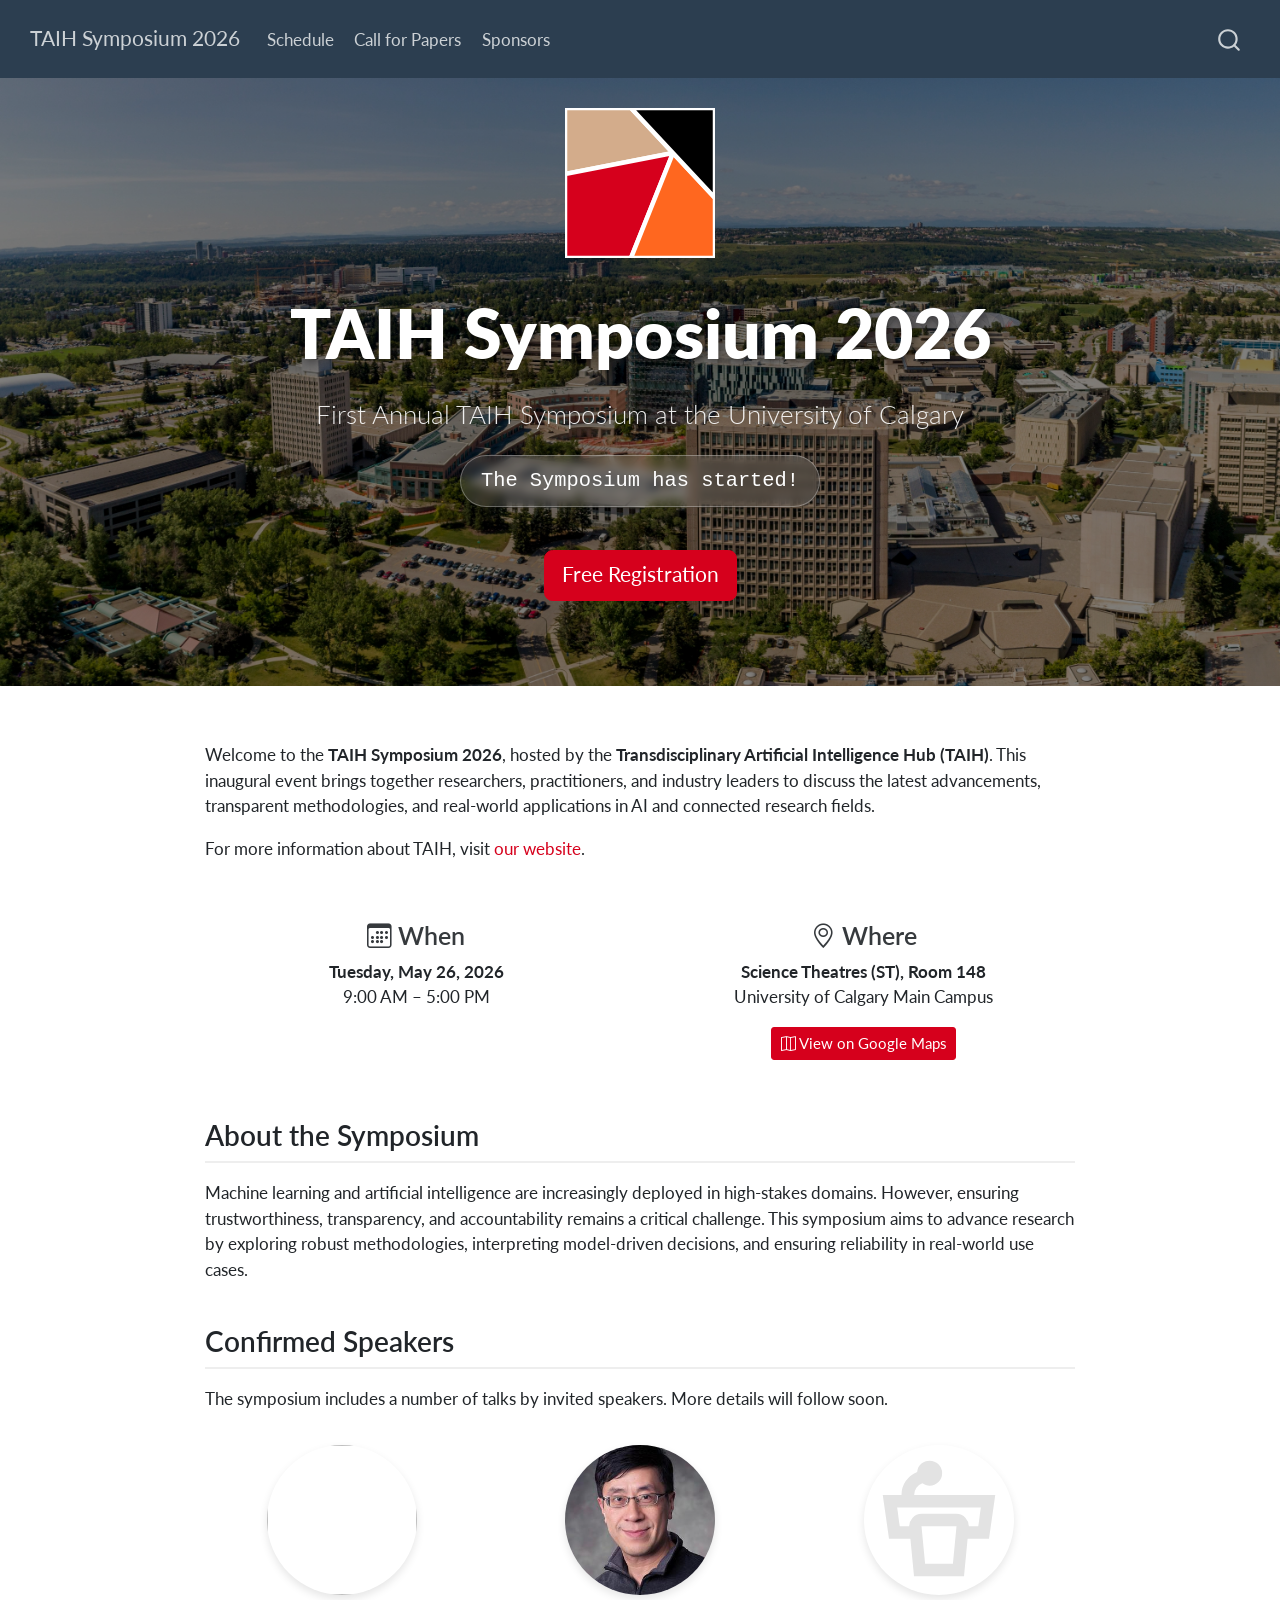
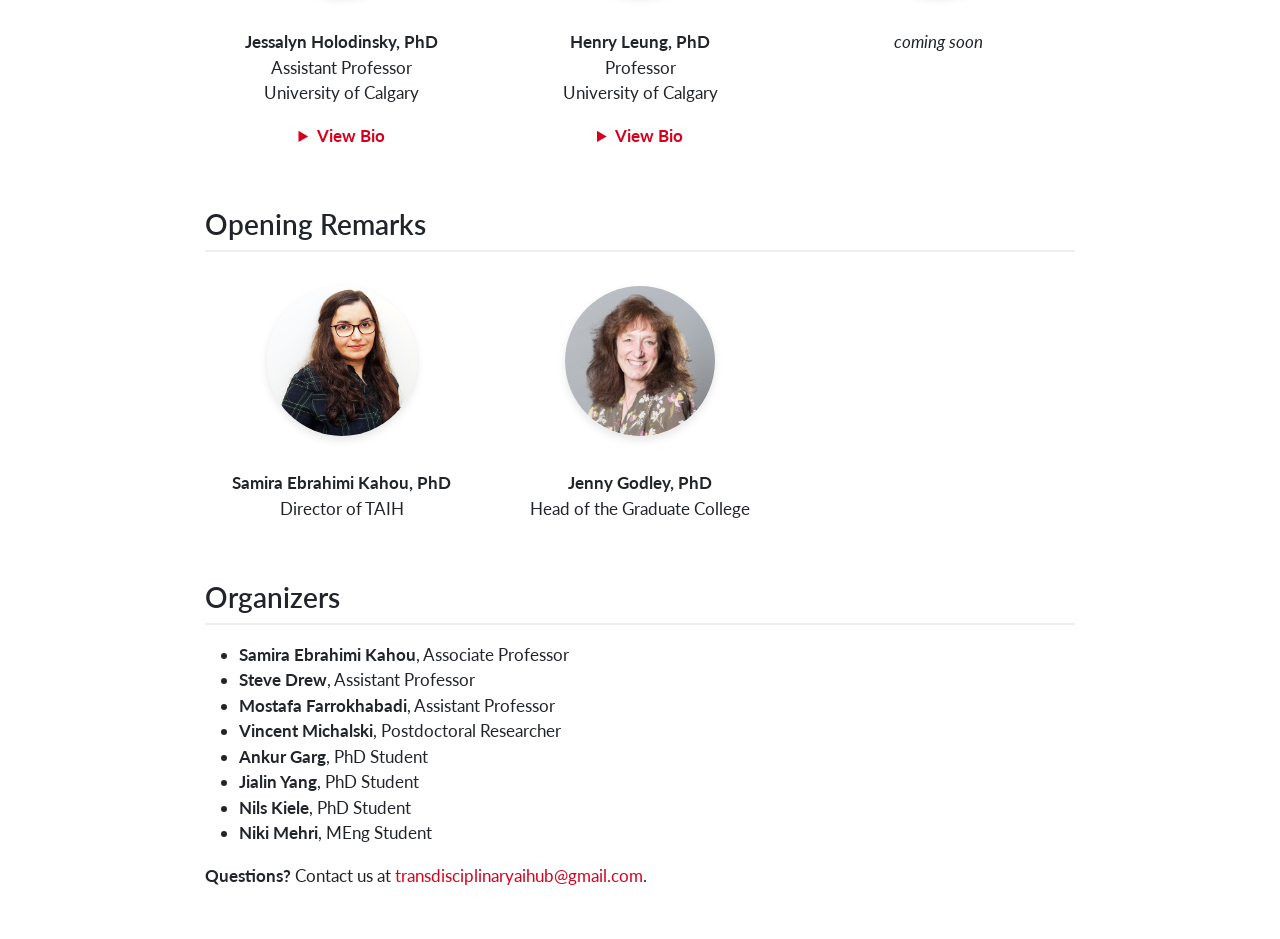
==== commit 14c6a0ef: "Add logo to front page" ====
--- a/docs/index.html
+++ b/docs/index.html
@@ -120,7 +120,9 @@
 
 <div class="column-screen">
 <div class="hero-banner">
-<section id="taih-symposium-2026" class="level1 hero-text">
+<div class="hero-text">
+<p><img src="assets/taih-logo.svg" class="hero-logo img-fluid"></p>
+<section id="taih-symposium-2026" class="level1">
 <h1>TAIH Symposium 2026</h1>
 <section id="first-annual-taih-symposium-at-the-university-of-calgary" class="level3">
 <h3 data-anchor-id="first-annual-taih-symposium-at-the-university-of-calgary">First Annual TAIH Symposium at the University of Calgary</h3>
@@ -131,6 +133,7 @@
 <p><a href="https://www.eventbrite.ca/e/2026-transdisciplinary-ai-hub-taih-annual-symposium-tickets-1986037603936" class="btn btn-success btn-lg" target="_blank" role="button">Free Registration</a></p>
 </section>
 </section>
+</div>
 </div>
 </div>
 <div class="column-body">
--- a/docs/styles.css
+++ b/docs/styles.css
@@ -51,12 +51,21 @@
         linear-gradient(rgba(0, 0, 0, 0.5), rgba(0, 0, 0, 0.5)),
         url("assets/uofc-campus.webp") no-repeat center center;
     background-size: cover;
-    height: 500px;
+    min-height: 600px;
+    padding: 4rem 1rem;
     display: flex;
     align-items: center;
     justify-content: center;
     color: white;
     text-align: center;
+}
+
+.hero-logo {
+    width: 150px;
+    height: auto;
+    margin-top: 1.5rem;
+    border-radius: 0 !important;
+    box-shadow: none !important;
 }
 
 .hero-text h1 {
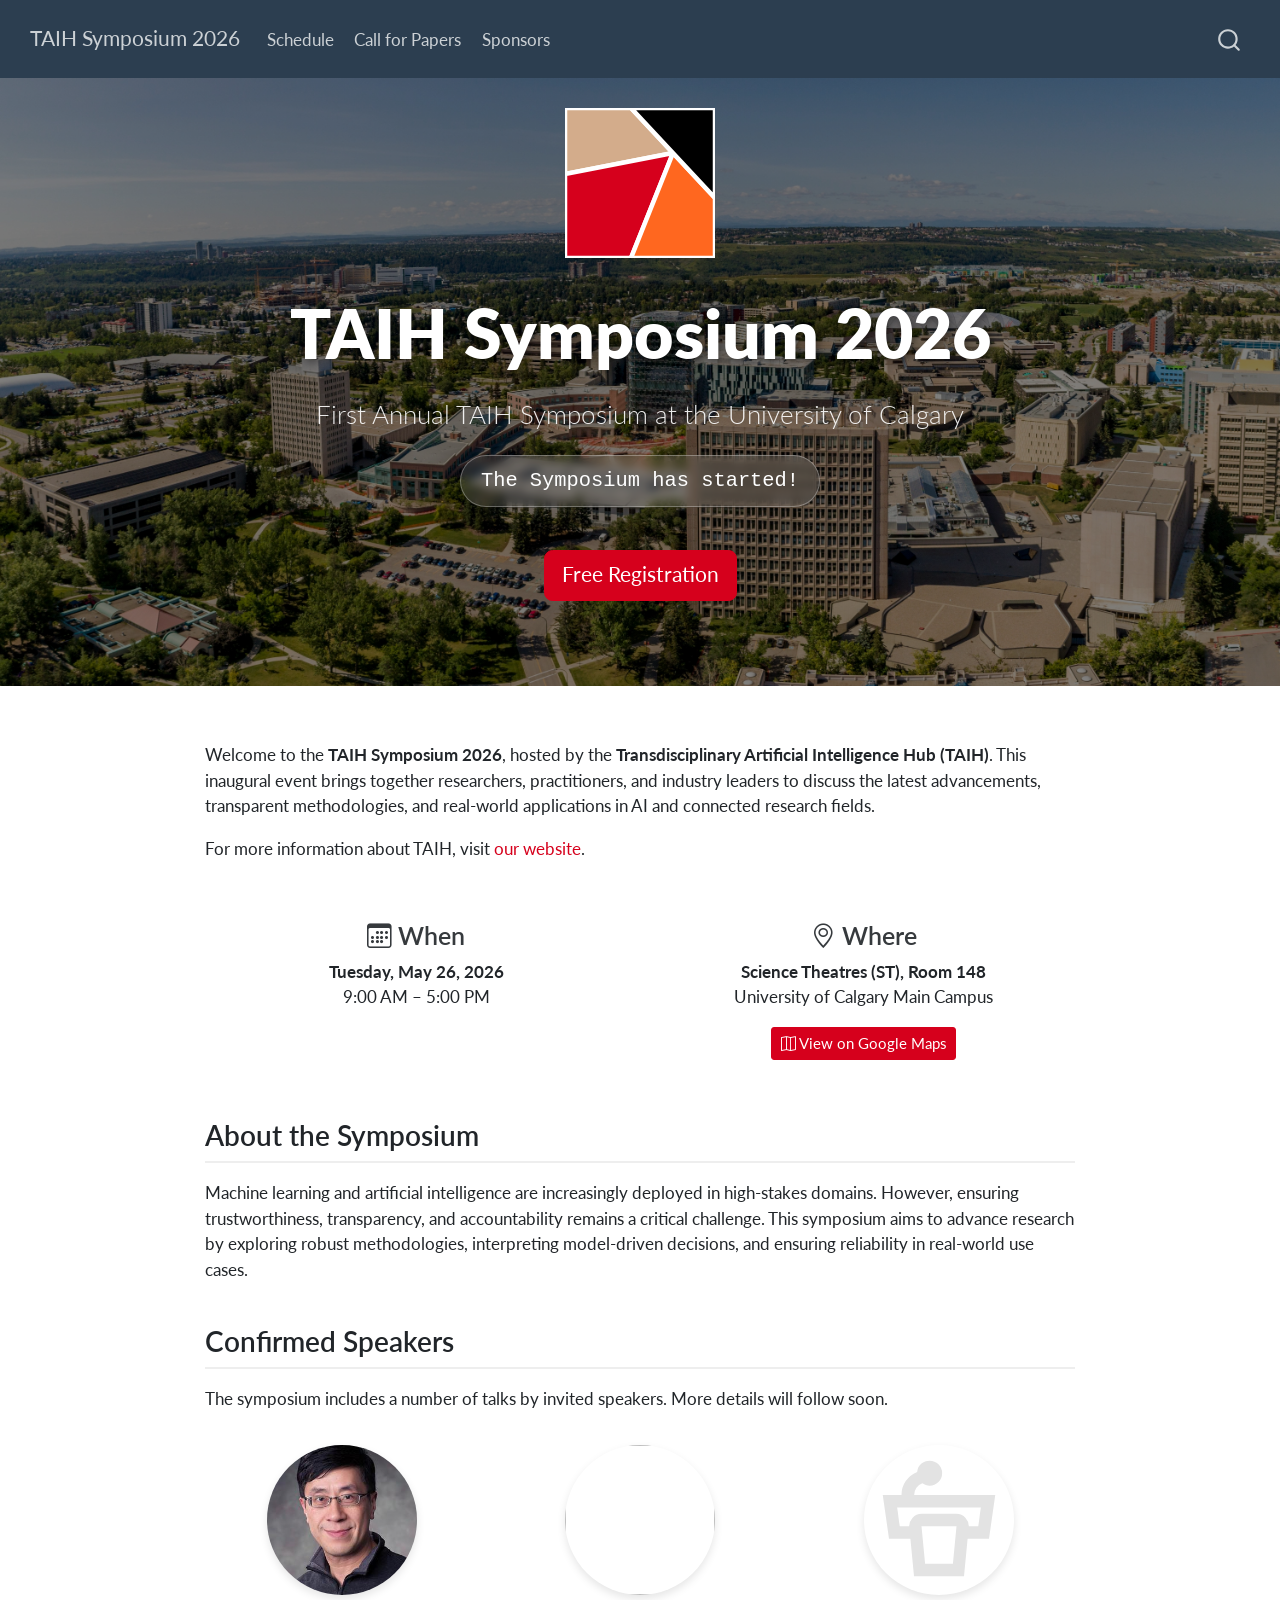
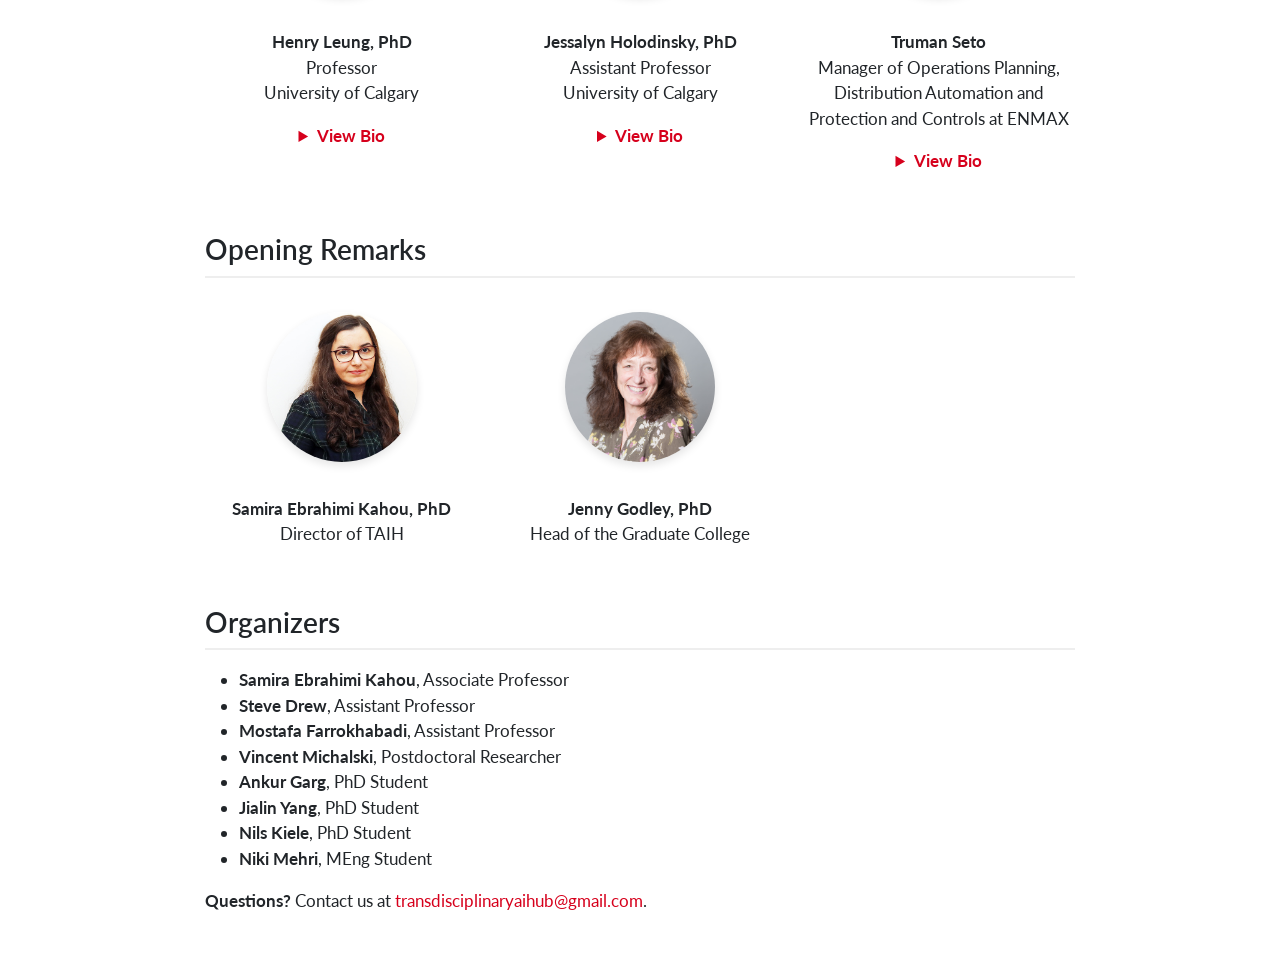
==== commit fe1ded1d: "Add third speaker" ====
--- a/docs/index.html
+++ b/docs/index.html
@@ -162,6 +162,20 @@
 <p>The symposium includes a number of talks by invited speakers. More details will follow soon.</p>
 <div class="grid">
 <div class="g-col-12 g-col-md-4 text-center">
+<p><img src="assets/Leung.jpeg" class="speaker-img img-fluid" width="150"></p>
+<p><strong>Henry Leung, PhD</strong><br>
+Professor<br>
+University of Calgary</p>
+<details>
+<summary style="cursor: pointer; color: #18bc9c; font-weight: bold; margin-top: 10px;">
+View Bio
+</summary>
+<div class="text-start small" style="margin-top: 10px; padding: 10px; background-color: #f8f9fa; border-radius: 5px;">
+<p>Dr.&nbsp;Henry Leung is a Professor in the Department of Electrical and Software Engineering. His research focuses on machine learning, data analytics, information fusion, robotics, sensor networks and IoT, and signal and image processing.</p>
+</div>
+</details>
+</div>
+<div class="g-col-12 g-col-md-4 text-center">
 <p><img src="assets/Holodinsky.jpeg" class="speaker-img img-fluid" width="150"></p>
 <p><strong>Jessalyn Holodinsky, PhD</strong><br>
 Assistant Professor<br>
@@ -176,22 +190,17 @@
 </details>
 </div>
 <div class="g-col-12 g-col-md-4 text-center">
-<p><img src="assets/Leung.jpeg" class="speaker-img img-fluid" width="150"></p>
-<p><strong>Henry Leung, PhD</strong><br>
-Professor<br>
-University of Calgary</p>
+<p><img src="assets/speaker-placeholder.svg" class="speaker-img img-fluid" width="150"></p>
+<p><strong>Truman Seto</strong><br>
+Manager of Operations Planning, Distribution Automation and Protection and Controls at ENMAX</p>
 <details>
 <summary style="cursor: pointer; color: #18bc9c; font-weight: bold; margin-top: 10px;">
 View Bio
 </summary>
 <div class="text-start small" style="margin-top: 10px; padding: 10px; background-color: #f8f9fa; border-radius: 5px;">
-<p>Dr.&nbsp;Henry Leung is a Professor in the Department of Electrical and Software Engineering. His research focuses on machine learning, data analytics, information fusion, robotics, sensor networks and IoT, and signal and image processing.</p>
+<p>Truman is the Manager of Operations Planning, Distribution Automation and Protection and Controls at ENMAX Power Corporation. Over the past 20 years at ENMAX, he has held roles spanning long-term transmission planning, transmission and distribution system operations planning, and reliability analytics. Moreover, he has led multiple teams to develop strategies to modernize Enmax’s analytical infrastructure through advanced data and software solutions focused on grid concerns. Truman has a BSc in Electrical Engineering from the University of Calgary and is a Professional Engineer with APEGA, Alberta.</p>
 </div>
 </details>
-</div>
-<div class="g-col-12 g-col-md-4 text-center">
-<p><img src="assets/speaker-placeholder.svg" class="speaker-img img-fluid" width="150"></p>
-<p><em>coming soon</em></p>
 </div>
 </div>
 </section>
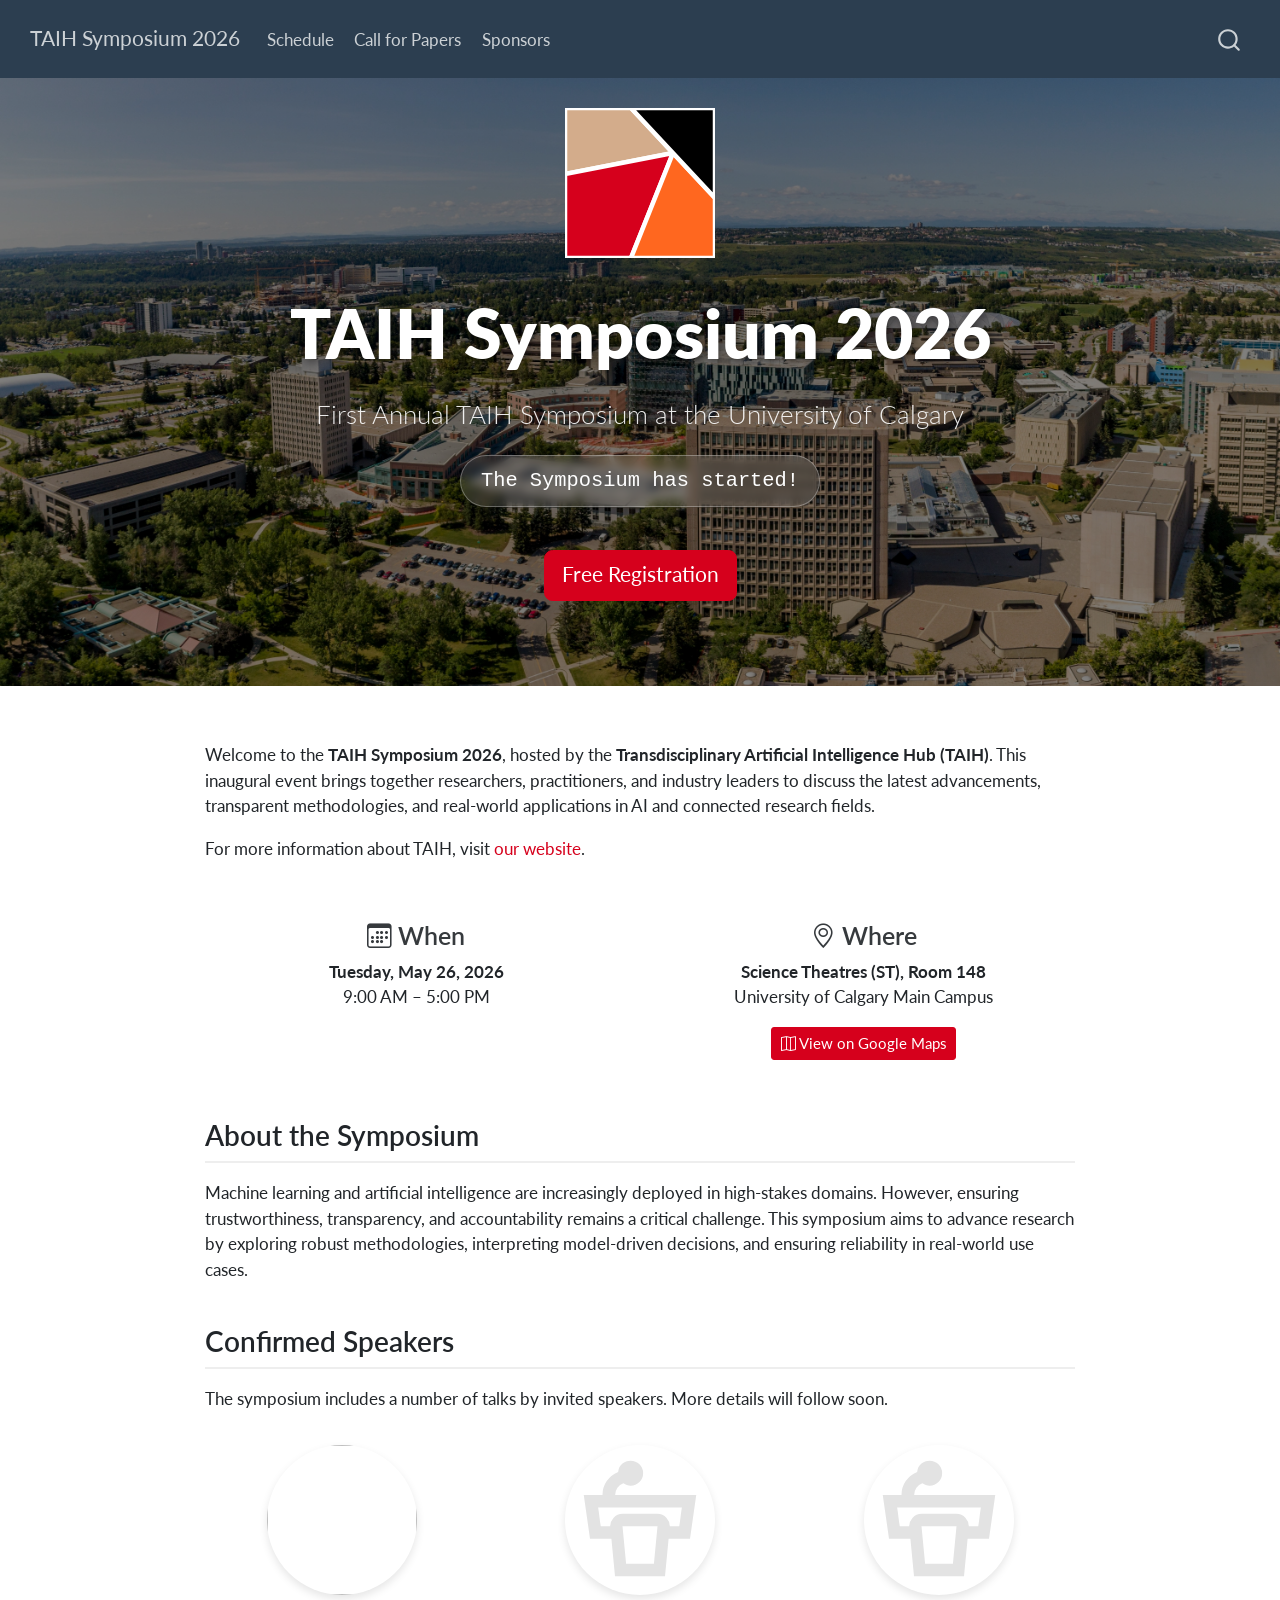
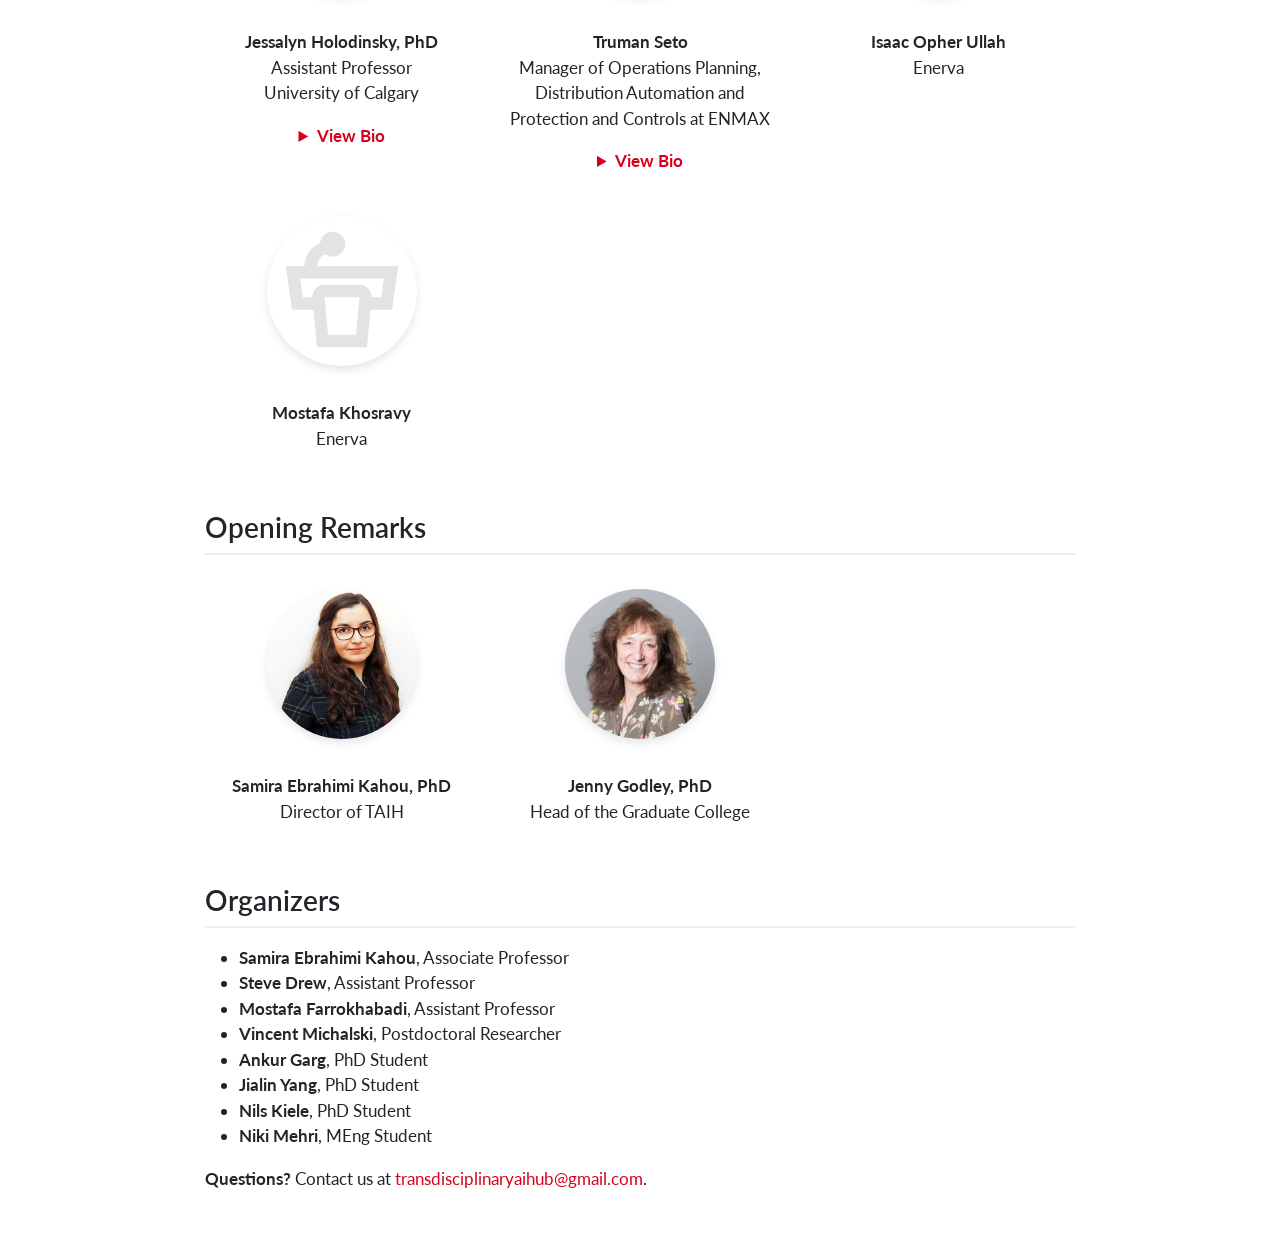
==== commit ec8c48ca: "Update speakers" ====
--- a/docs/index.html
+++ b/docs/index.html
@@ -162,20 +162,6 @@
 <p>The symposium includes a number of talks by invited speakers. More details will follow soon.</p>
 <div class="grid">
 <div class="g-col-12 g-col-md-4 text-center">
-<p><img src="assets/Leung.jpeg" class="speaker-img img-fluid" width="150"></p>
-<p><strong>Henry Leung, PhD</strong><br>
-Professor<br>
-University of Calgary</p>
-<details>
-<summary style="cursor: pointer; color: #18bc9c; font-weight: bold; margin-top: 10px;">
-View Bio
-</summary>
-<div class="text-start small" style="margin-top: 10px; padding: 10px; background-color: #f8f9fa; border-radius: 5px;">
-<p>Dr.&nbsp;Henry Leung is a Professor in the Department of Electrical and Software Engineering. His research focuses on machine learning, data analytics, information fusion, robotics, sensor networks and IoT, and signal and image processing.</p>
-</div>
-</details>
-</div>
-<div class="g-col-12 g-col-md-4 text-center">
 <p><img src="assets/Holodinsky.jpeg" class="speaker-img img-fluid" width="150"></p>
 <p><strong>Jessalyn Holodinsky, PhD</strong><br>
 Assistant Professor<br>
@@ -201,6 +187,16 @@
 <p>Truman is the Manager of Operations Planning, Distribution Automation and Protection and Controls at ENMAX Power Corporation. Over the past 20 years at ENMAX, he has held roles spanning long-term transmission planning, transmission and distribution system operations planning, and reliability analytics. Moreover, he has led multiple teams to develop strategies to modernize Enmax’s analytical infrastructure through advanced data and software solutions focused on grid concerns. Truman has a BSc in Electrical Engineering from the University of Calgary and is a Professional Engineer with APEGA, Alberta.</p>
 </div>
 </details>
+</div>
+<div class="g-col-12 g-col-md-4 text-center">
+<p><img src="assets/speaker-placeholder.svg" class="speaker-img img-fluid" width="150"></p>
+<p><strong>Isaac Opher Ullah</strong><br>
+Enerva</p>
+</div>
+<div class="g-col-12 g-col-md-4 text-center">
+<p><img src="assets/speaker-placeholder.svg" class="speaker-img img-fluid" width="150"></p>
+<p><strong>Mostafa Khosravy</strong><br>
+Enerva</p>
 </div>
 </div>
 </section>
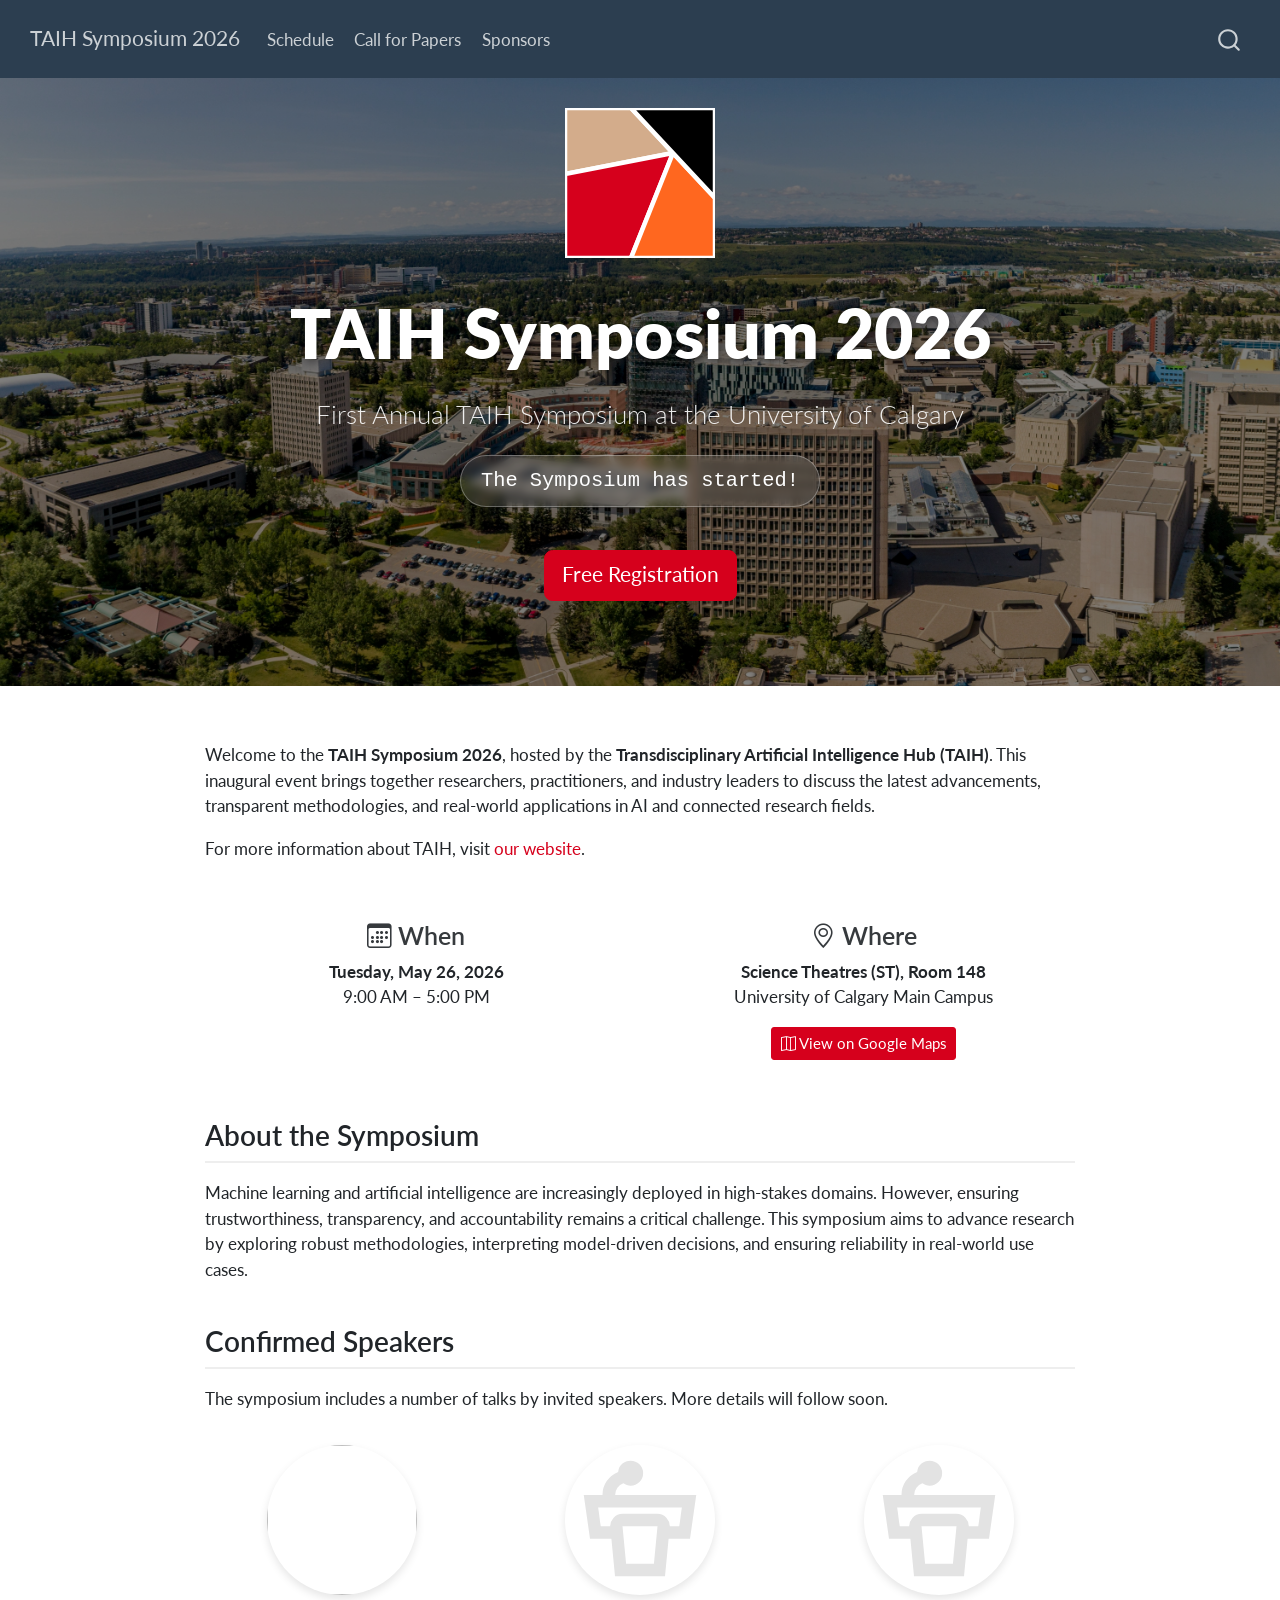
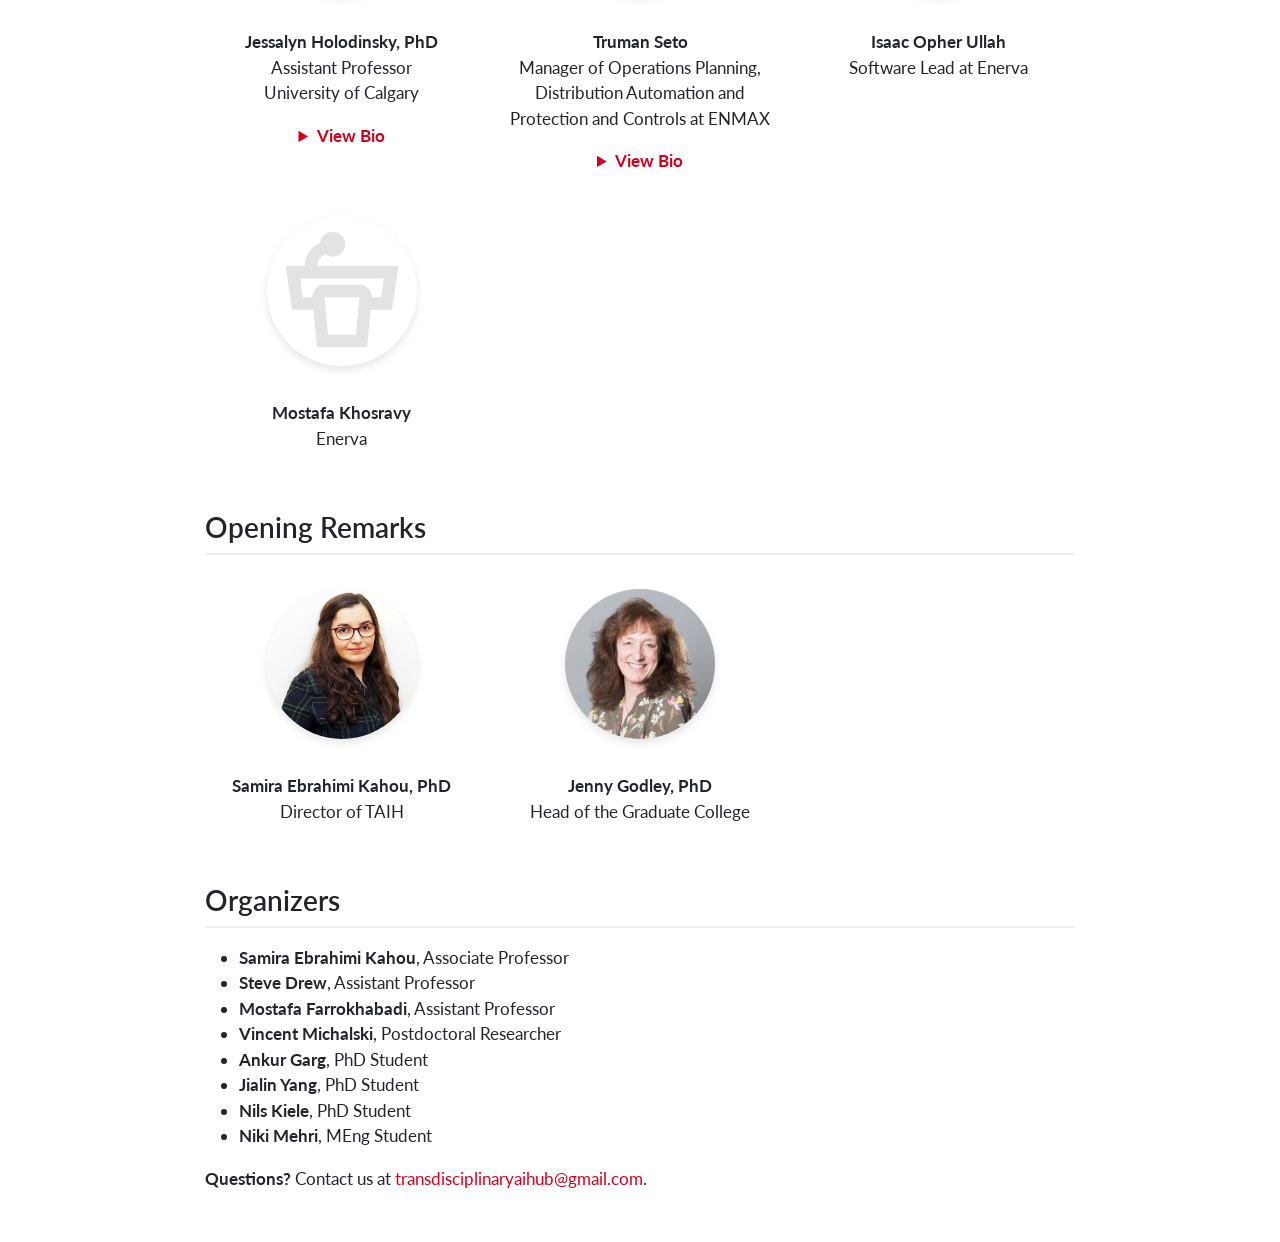
==== commit ec4ad72c: "Fix formatting glitch" ====
--- a/docs/index.html
+++ b/docs/index.html
@@ -191,7 +191,7 @@
 <div class="g-col-12 g-col-md-4 text-center">
 <p><img src="assets/speaker-placeholder.svg" class="speaker-img img-fluid" width="150"></p>
 <p><strong>Isaac Opher Ullah</strong><br>
-Enerva</p>
+Software Lead at Enerva</p>
 </div>
 <div class="g-col-12 g-col-md-4 text-center">
 <p><img src="assets/speaker-placeholder.svg" class="speaker-img img-fluid" width="150"></p>
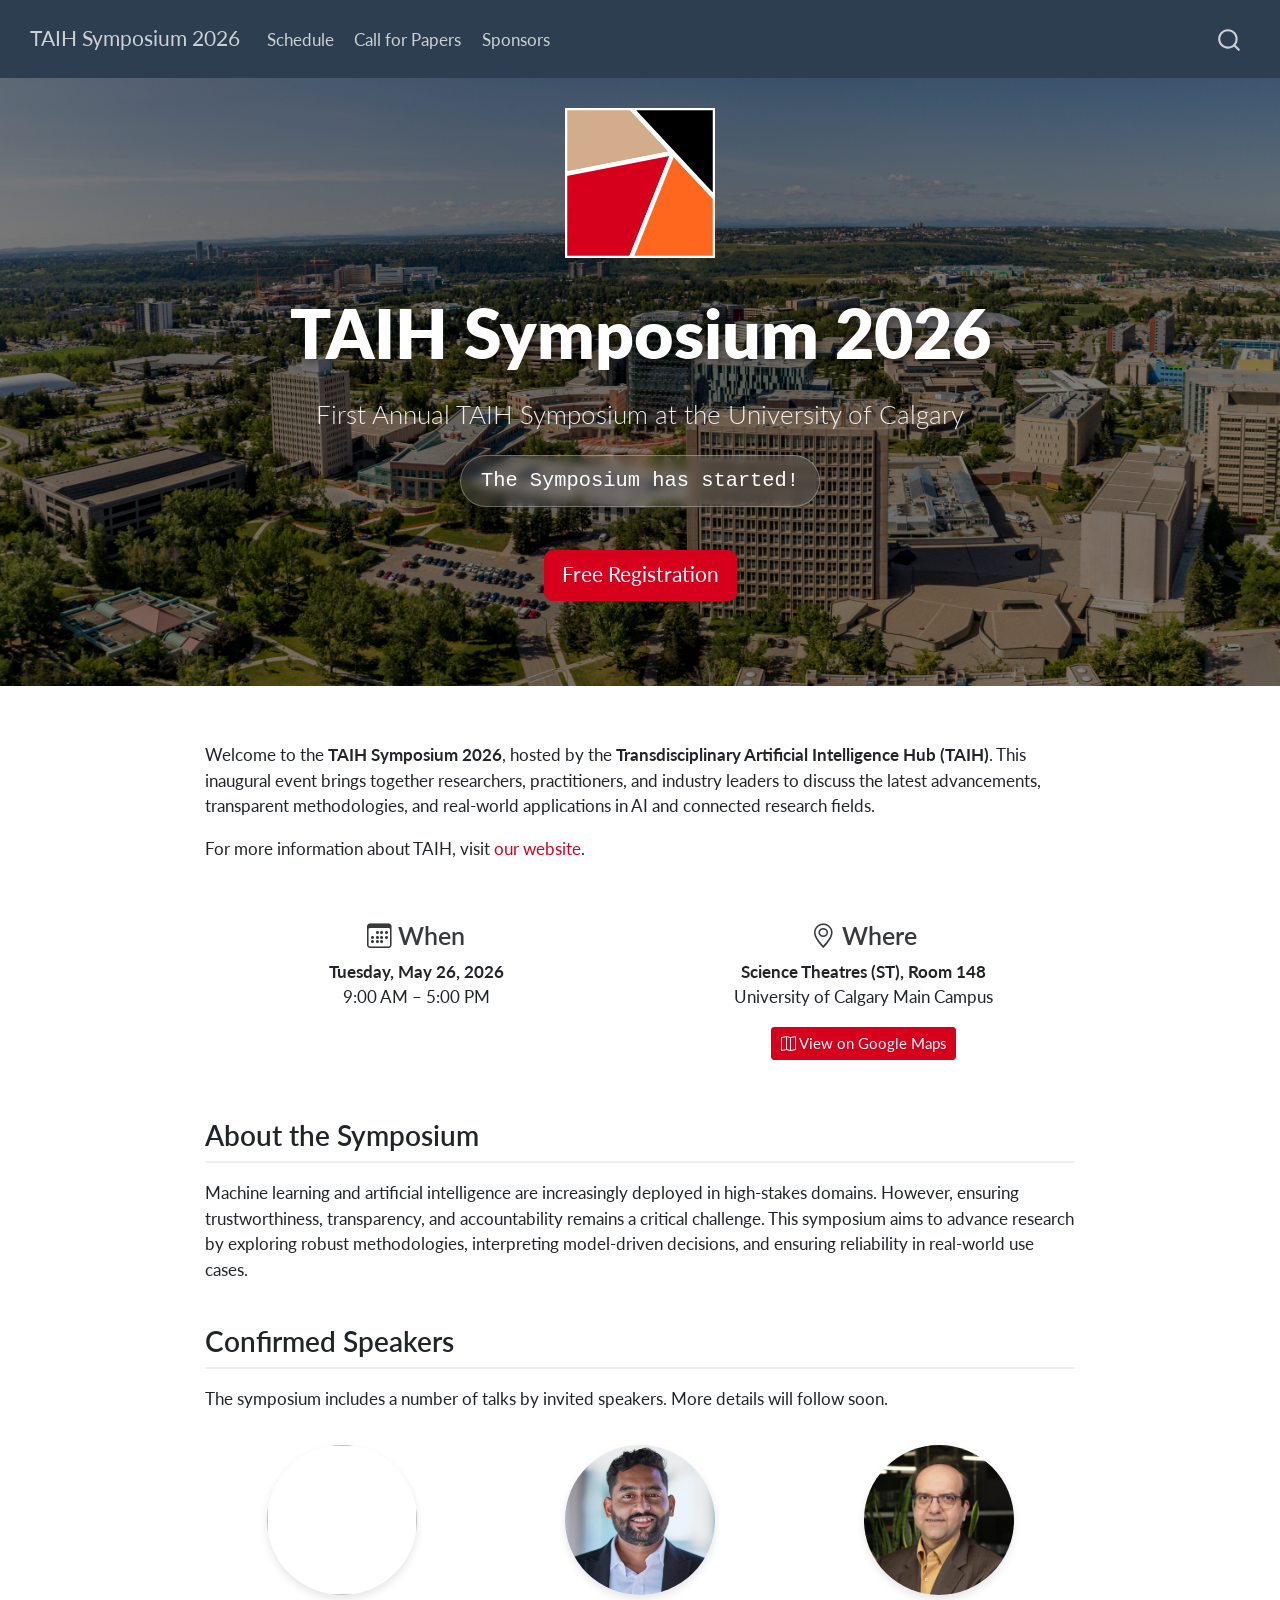
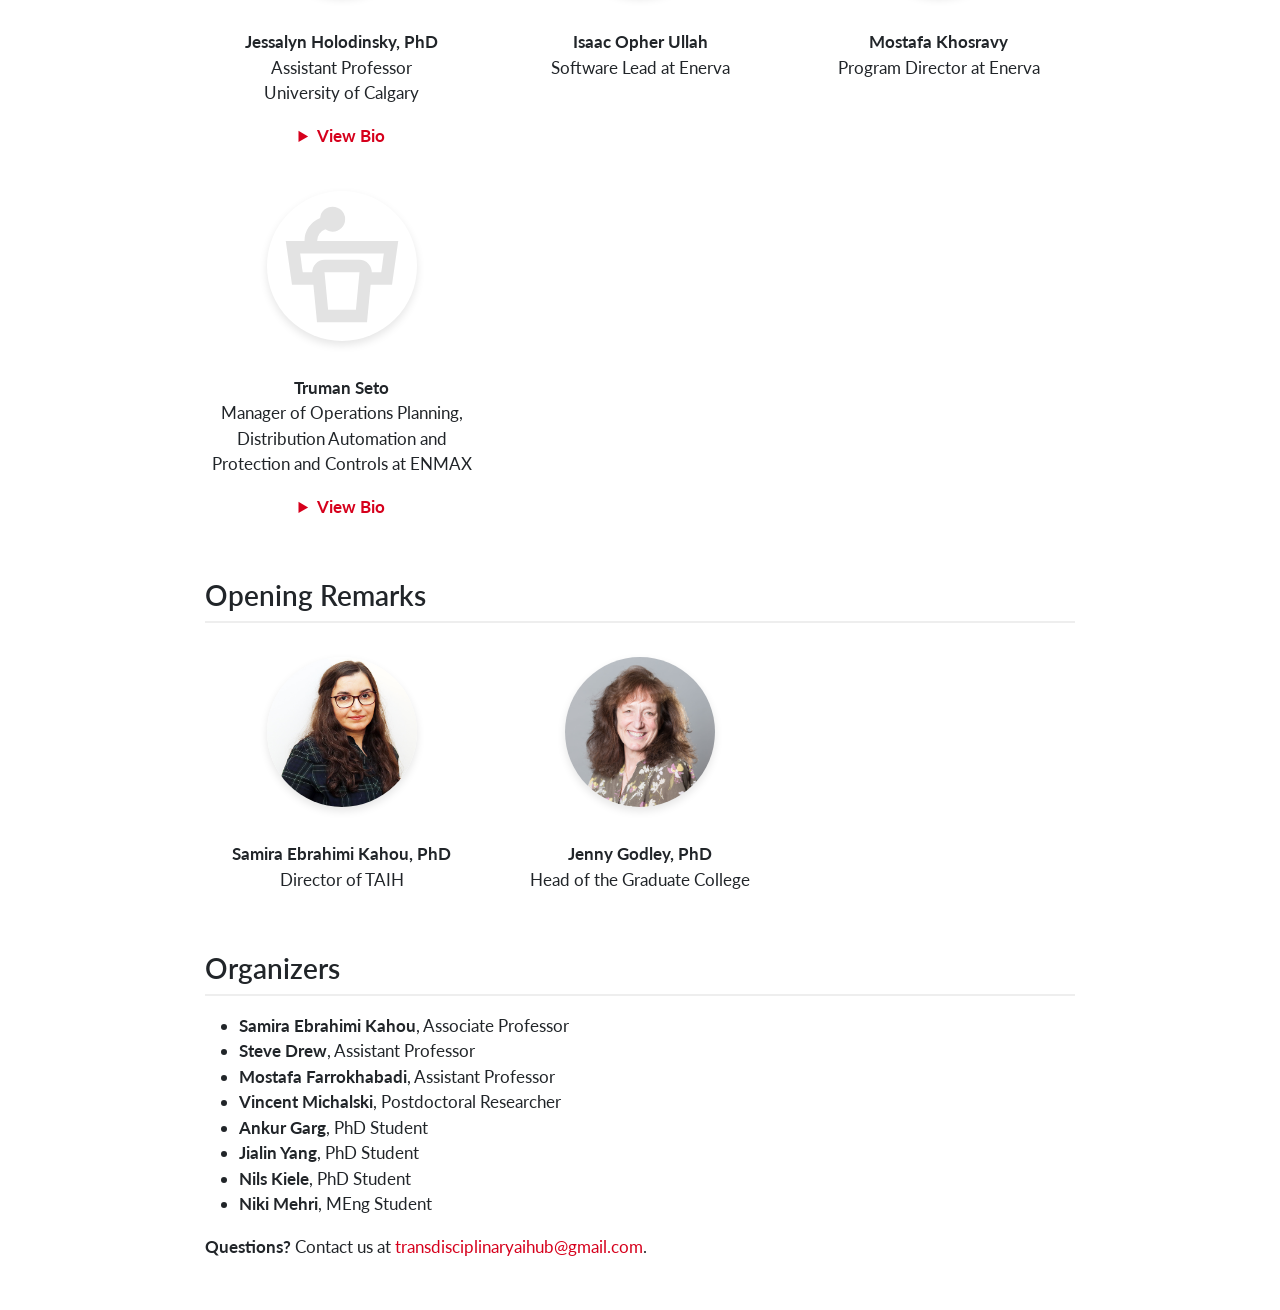
==== commit c0f6a290: "Update speaker photos" ====
--- a/docs/index.html
+++ b/docs/index.html
@@ -176,6 +176,16 @@
 </details>
 </div>
 <div class="g-col-12 g-col-md-4 text-center">
+<p><img src="assets/Ullah.png" class="speaker-img img-fluid" width="150"></p>
+<p><strong>Isaac Opher Ullah</strong><br>
+Software Lead at Enerva</p>
+</div>
+<div class="g-col-12 g-col-md-4 text-center">
+<p><img src="assets/Khosravy.png" class="speaker-img img-fluid" width="150"></p>
+<p><strong>Mostafa Khosravy</strong><br>
+Program Director at Enerva</p>
+</div>
+<div class="g-col-12 g-col-md-4 text-center">
 <p><img src="assets/speaker-placeholder.svg" class="speaker-img img-fluid" width="150"></p>
 <p><strong>Truman Seto</strong><br>
 Manager of Operations Planning, Distribution Automation and Protection and Controls at ENMAX</p>
@@ -187,16 +197,6 @@
 <p>Truman is the Manager of Operations Planning, Distribution Automation and Protection and Controls at ENMAX Power Corporation. Over the past 20 years at ENMAX, he has held roles spanning long-term transmission planning, transmission and distribution system operations planning, and reliability analytics. Moreover, he has led multiple teams to develop strategies to modernize Enmax’s analytical infrastructure through advanced data and software solutions focused on grid concerns. Truman has a BSc in Electrical Engineering from the University of Calgary and is a Professional Engineer with APEGA, Alberta.</p>
 </div>
 </details>
-</div>
-<div class="g-col-12 g-col-md-4 text-center">
-<p><img src="assets/speaker-placeholder.svg" class="speaker-img img-fluid" width="150"></p>
-<p><strong>Isaac Opher Ullah</strong><br>
-Software Lead at Enerva</p>
-</div>
-<div class="g-col-12 g-col-md-4 text-center">
-<p><img src="assets/speaker-placeholder.svg" class="speaker-img img-fluid" width="150"></p>
-<p><strong>Mostafa Khosravy</strong><br>
-Enerva</p>
 </div>
 </div>
 </section>
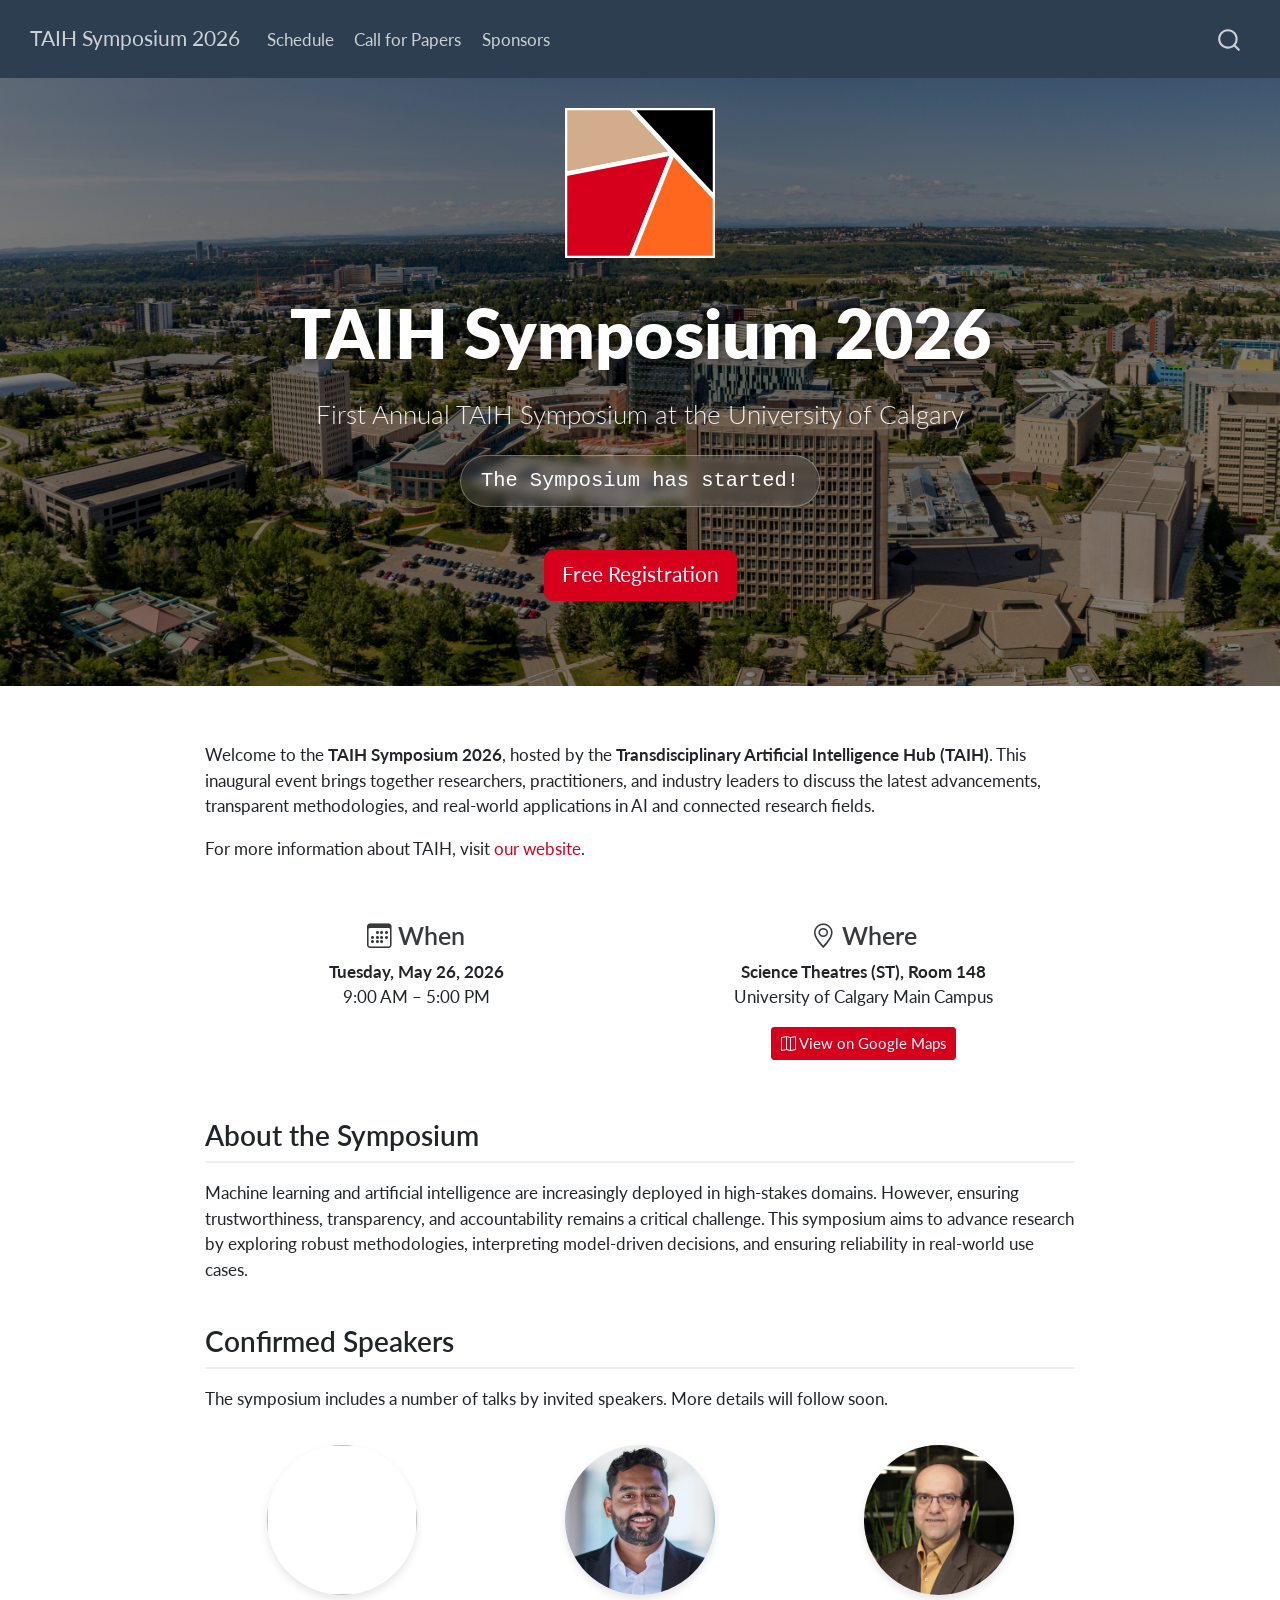
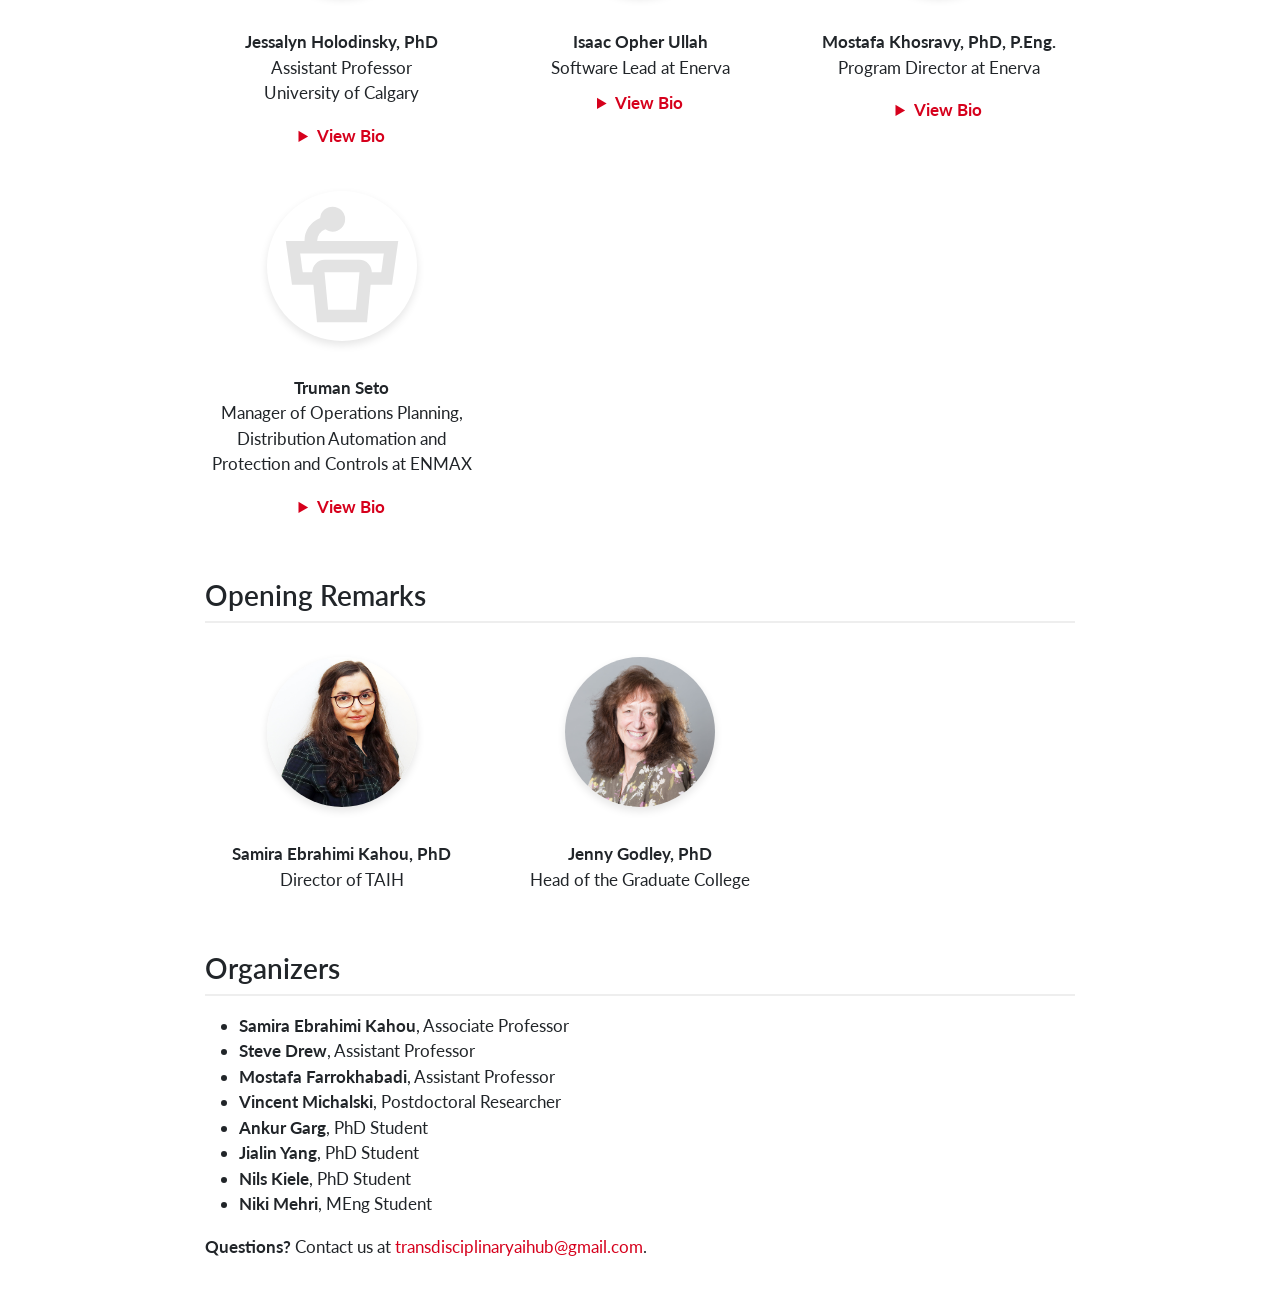
==== commit b67b15e3: "Update speaker bios and schedule" ====
--- a/docs/index.html
+++ b/docs/index.html
@@ -177,13 +177,29 @@
 </div>
 <div class="g-col-12 g-col-md-4 text-center">
 <p><img src="assets/Ullah.png" class="speaker-img img-fluid" width="150"></p>
-<p><strong>Isaac Opher Ullah</strong><br>
-Software Lead at Enerva</p>
+<strong>Isaac Opher Ullah</strong><br>
+Software Lead at Enerva
+<details>
+<summary style="cursor: pointer; color: #18bc9c; font-weight: bold; margin-top: 10px;">
+View Bio
+</summary>
+<div class="text-start small" style="margin-top: 10px; padding: 10px; background-color: #f8f9fa; border-radius: 5px;">
+<p>Isaac Opher Ullah is a Senior Software Developer at Enerva Energy Solutions Inc., where he builds high-performance computing infrastructure for Energy Management Information Systems (EMIS), with a core focus on deploying private, local LLMs to guarantee data sovereignty. He brings more than three years of experience bridging AI and modern software architecture, having delivered LLM-powered tools, AI-assisted learning products, and scalable full-stack platforms across the energy and EdTech sectors. Isaac holds a Bachelor of Computer Science and works across a modern AI/ML and web stack including Python, TypeScript, React, Node.js, Docker, and LLM/MCP frameworks.</p>
+</div>
+</details>
 </div>
 <div class="g-col-12 g-col-md-4 text-center">
 <p><img src="assets/Khosravy.png" class="speaker-img img-fluid" width="150"></p>
-<p><strong>Mostafa Khosravy</strong><br>
+<p><strong>Mostafa Khosravy, PhD, P.Eng.</strong><br>
 Program Director at Enerva</p>
+<details>
+<summary style="cursor: pointer; color: #18bc9c; font-weight: bold; margin-top: 10px;">
+View Bio
+</summary>
+<div class="text-start small" style="margin-top: 10px; padding: 10px; background-color: #f8f9fa; border-radius: 5px;">
+<p>Mostafa Khosravy is Program Director at Enerva Energy Solutions Inc., where he leads delivery of Emissions Reduction Alberta’s Strategic Energy Management for Industry (SEMI) program. He brings more than 25 years of experience in industrial energy management, having conducted over 60 energy audits and energy management projects across the manufacturing, mining, and oil &amp; gas sectors in Canada and abroad. Mostafa holds a Ph.D., M.Sc., and B.Sc. in Mechanical Engineering, is a registered P.Eng. in Ontario and Alberta, and holds CEM, CMVP, PMVA, and LEED AP BD+C credentials.</p>
+</div>
+</details>
 </div>
 <div class="g-col-12 g-col-md-4 text-center">
 <p><img src="assets/speaker-placeholder.svg" class="speaker-img img-fluid" width="150"></p>
